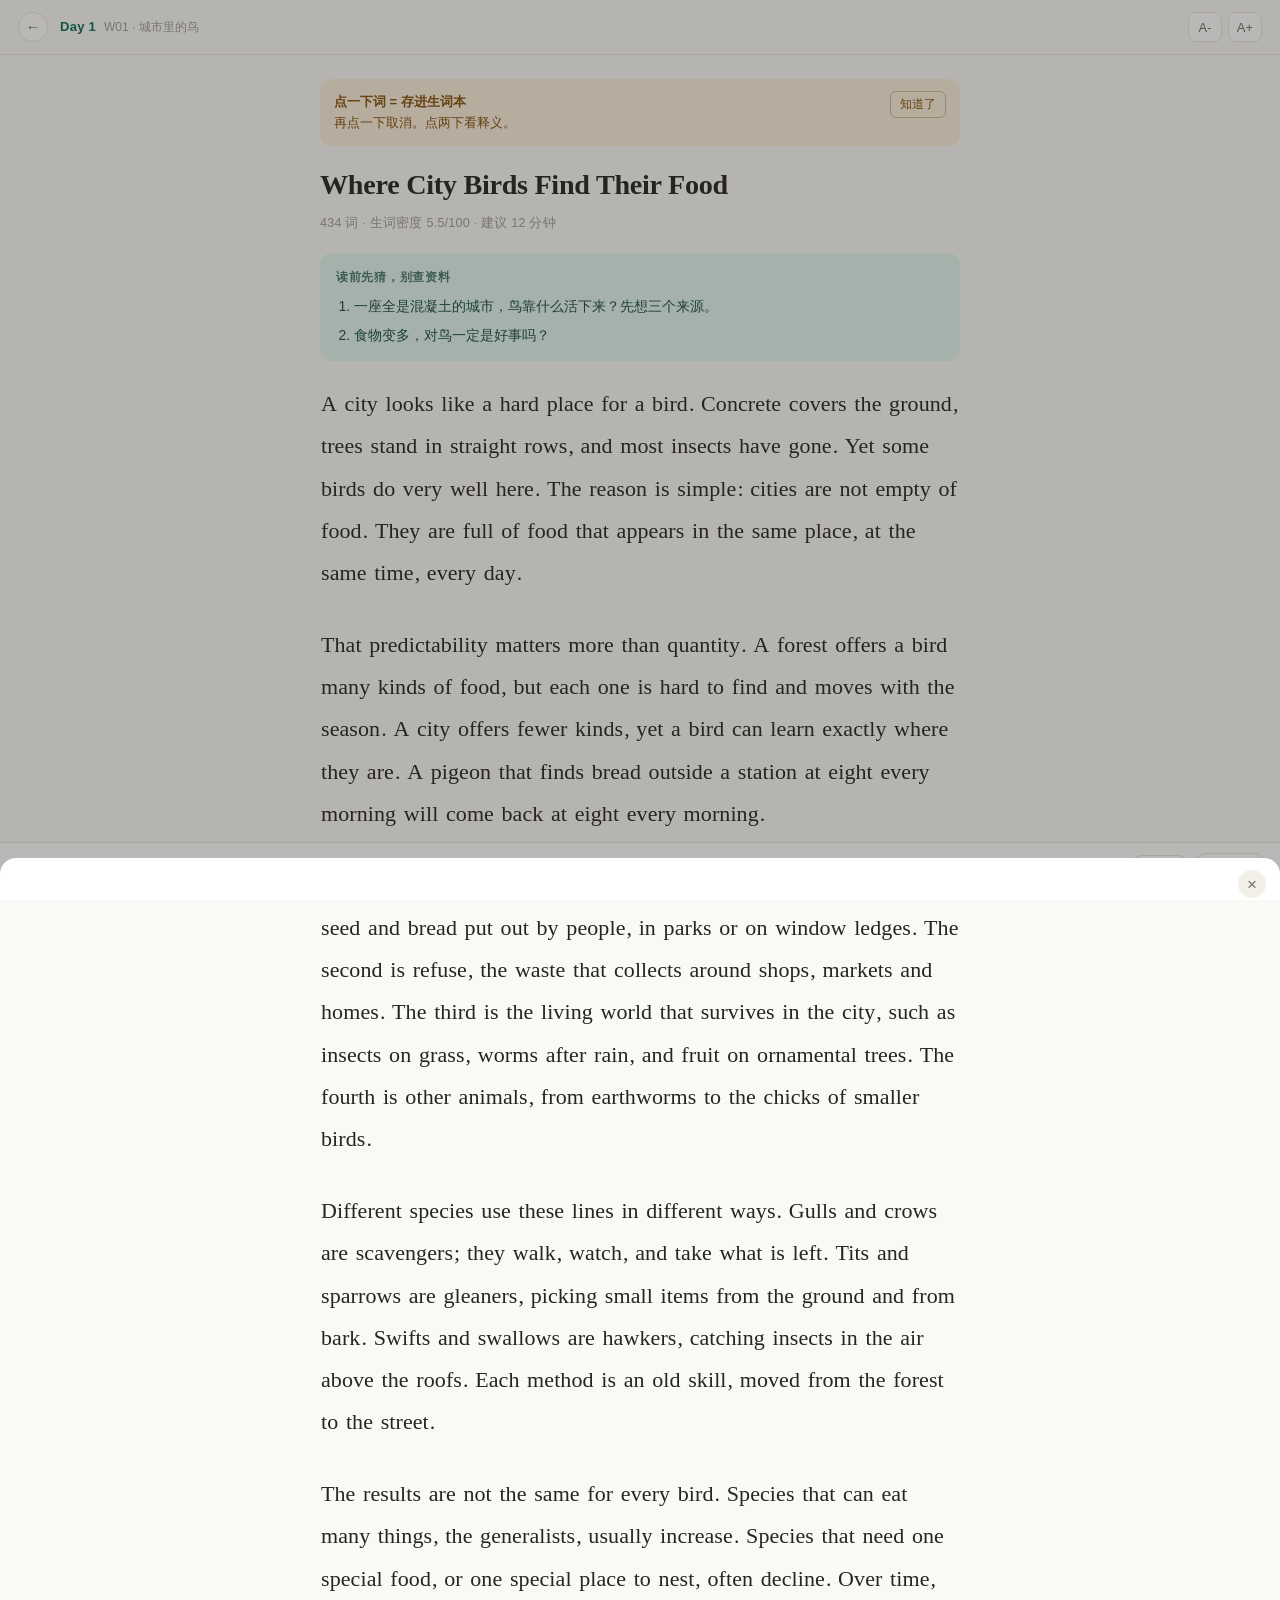
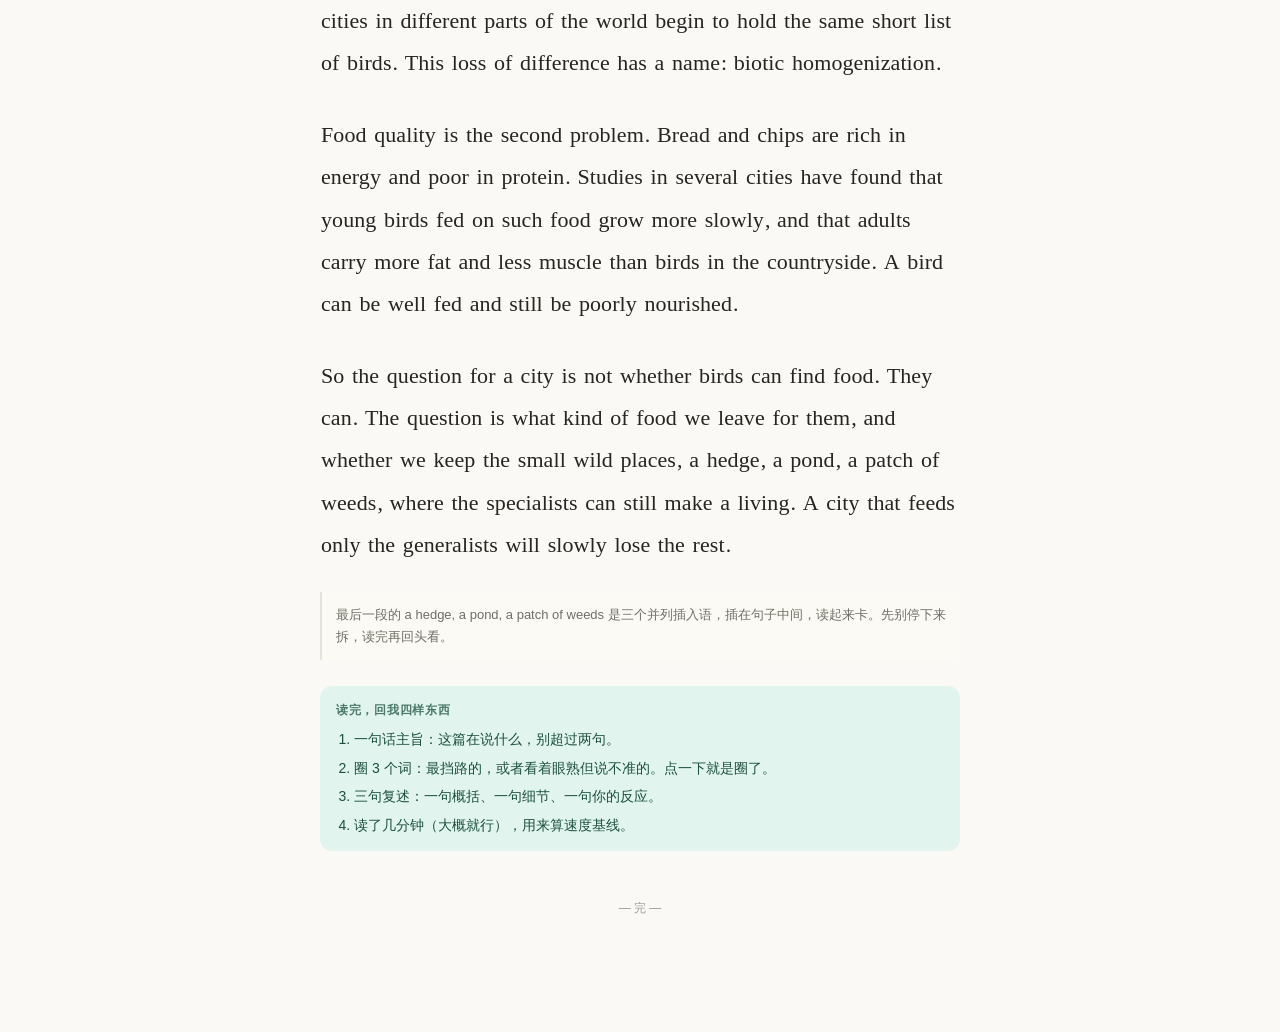
==== daily/index.html @ f52e41f7 "daily: 每日共读页 — 点词即入生词本，与 App 共用 IndexedDB" ====
<!DOCTYPE html>
<html lang="zh-CN">
<head>
<meta charset="UTF-8">
<meta name="viewport" content="width=device-width, initial-scale=1.0, viewport-fit=cover">
<meta name="theme-color" content="#FAF9F5">
<link rel="icon" href="data:,">
<title>今日共读 · 读原文</title>
<link rel="stylesheet" href="../css/app.css">
<style>
  html { font-size: 16px; }
  body {
    padding-bottom: 104px;
    background: var(--bg);
    -webkit-text-size-adjust: 100%;
  }

  /* ---------- 顶栏 ---------- */
  #d-top {
    position: sticky; top: 0; z-index: 20;
    display: flex; align-items: center; gap: 12px;
    padding: 12px 18px;
    background: rgba(250,249,245,0.94);
    backdrop-filter: blur(8px);
    border-bottom: 0.5px solid var(--line);
  }
  #d-back {
    flex: none;
    width: 30px; height: 30px; border-radius: 50%;
    display: grid; place-items: center;
    text-decoration: none; font-size: 15px;
    color: var(--ink-2); background: var(--surface);
    border: 0.5px solid var(--line);
  }
  #d-back:active { background: var(--accent-soft); color: var(--accent); }
  #d-meta { flex: 1; min-width: 0; display: flex; align-items: baseline; gap: 8px; }
  #d-day { font-size: 13px; font-weight: 600; color: var(--accent); letter-spacing: 0.02em; }
  #d-theme {
    font-size: 12px; color: var(--ink-3);
    overflow: hidden; text-overflow: ellipsis; white-space: nowrap;
  }
  #d-font { flex: none; display: flex; gap: 6px; }
  #d-font button {
    font-family: var(--ui-font); font-size: 13px;
    min-width: 34px; height: 30px; border-radius: 8px;
    border: 0.5px solid var(--line); background: var(--surface); color: var(--ink-2);
    cursor: pointer;
  }
  #d-font button:active { background: var(--accent-soft); color: var(--accent); }

  #d-progress { position: sticky; top: 55px; z-index: 19; height: 2px; background: transparent; }
  #d-bar { height: 100%; width: 0; background: var(--accent); opacity: .5; transition: width .12s linear; }

  /* ---------- 正文 ---------- */
  #d-main { max-width: 680px; margin: 0 auto; padding: 22px 20px 0; }

  #d-head { margin-bottom: 20px; }
  #d-title {
    font-family: var(--reader-font);
    font-size: calc(var(--fs) * 1.28);
    line-height: 1.32;
    font-weight: 600;
    letter-spacing: -0.01em;
    margin-bottom: 10px;
  }
  #d-sub { font-size: 12.5px; color: var(--ink-3); letter-spacing: .02em; }

  .d-box {
    background: var(--accent-soft);
    border-radius: var(--radius);
    padding: 14px 16px;
    margin: 0 0 22px;
    font-size: 14px;
    line-height: 1.75;
    color: #1B4F3F;
  }
  .d-box b { display: block; font-size: 12px; letter-spacing: .06em; opacity: .75; margin-bottom: 6px; font-weight: 600; }
  .d-box ol { margin: 0; padding-left: 18px; }
  .d-box li { margin-bottom: 4px; }
  .d-box li:last-child { margin-bottom: 0; }

  #d-article {
    font-family: var(--reader-font);
    font-size: var(--fs);
    line-height: 1.92;
    letter-spacing: 0.004em;
    color: var(--ink);
  }
  #d-article p { margin: 0 0 1.35em; }
  #d-article p:last-child { margin-bottom: 0; }

  .tok {
    cursor: pointer;
    border-radius: 3px;
    padding: 0 1px;
    transition: background-color .1s;
    -webkit-tap-highlight-color: transparent;
  }
  .tok:hover { background: #EFEDE4; }
  .tok:active { background: #E6E2D4; }
  .tok.saved {
    background: var(--accent-soft);
    box-shadow: inset 0 -1.5px 0 rgba(15,110,86,.55);
  }
  .tok.tapped {
    background: var(--warn-soft);
    box-shadow: inset 0 -1.5px 0 rgba(133,79,11,.5);
  }

  #d-note {
    margin-top: 26px; padding: 12px 14px;
    border-left: 2px solid var(--line);
    font-size: 13px; line-height: 1.7; color: var(--ink-2);
    background: #FCFAF4;
    border-radius: 0 8px 8px 0;
  }
  #d-end { text-align: center; color: var(--ink-3); font-size: 12px; padding: 26px 0 10px; }

  /* ---------- 底部常驻条 ---------- */
  #d-dock {
    position: fixed; left: 0; right: 0; bottom: 0; z-index: 30;
    display: flex; align-items: center; gap: 10px;
    padding: 10px 16px calc(10px + env(safe-area-inset-bottom));
    background: rgba(255,255,255,.96);
    backdrop-filter: blur(10px);
    border-top: 0.5px solid var(--line);
  }
  #d-count {
    flex: 1; min-width: 0; font-size: 13px; color: var(--ink-2);
    display: flex; align-items: baseline; gap: 8px;
    overflow: hidden; white-space: nowrap;
  }
  #d-count b { color: var(--accent); font-size: 15px; font-weight: 600; }
  #d-clock { font-size: 11.5px; color: var(--ink-3); font-variant-numeric: tabular-nums; }
  #d-dock button, #d-dock a {
    flex: none;
    font-family: var(--ui-font); font-size: 13px;
    padding: 7px 13px; border-radius: 8px;
    border: 0.5px solid var(--line); background: var(--surface);
    color: var(--ink); text-decoration: none; cursor: pointer;
  }
  #d-open-list { background: var(--accent-soft); border-color: transparent; color: var(--accent); font-weight: 600; }

  /* ---------- 弹层 ---------- */
  #d-sheet { position: fixed; inset: 0; z-index: 40; background: rgba(38,37,31,.32); display: flex; align-items: flex-end; }
  #d-sheet-card {
    position: relative;
    width: 100%; max-height: 82vh; overflow-y: auto;
    background: var(--surface);
    border-radius: 16px 16px 0 0;
    padding: 20px 20px calc(22px + env(safe-area-inset-bottom));
    animation: d-up .18s ease-out;
  }
  @keyframes d-up { from { transform: translateY(14px); opacity: .6 } to { transform: none; opacity: 1 } }
  #d-sheet-x {
    position: absolute; top: 12px; right: 14px;
    width: 28px; height: 28px; border-radius: 50%;
    border: none; background: #F2F0E9; color: var(--ink-2);
    font-size: 17px; line-height: 1; cursor: pointer;
  }
  .sh-word { font-family: var(--reader-font); font-size: 30px; line-height: 1.2; }
  .sh-ph { font-size: 14px; color: var(--ink-3); margin-left: 8px; font-family: var(--ui-font); }
  .sh-tag {
    display: inline-block; font-size: 10px; letter-spacing: .04em;
    padding: 2px 6px; border-radius: 4px; margin-left: 8px;
    background: #F1EFE7; color: var(--ink-2); vertical-align: middle;
  }
  .sh-tr { margin-top: 12px; font-size: 14.5px; line-height: 1.72; color: var(--ink); white-space: pre-line; }
  .sh-ctx {
    margin-top: 14px; padding: 12px 14px; border-radius: 10px;
    background: #FCFAF4; border: 0.5px solid var(--line);
    font-family: var(--reader-font); font-size: 15px; line-height: 1.7; color: var(--ink-2);
  }
  .sh-ctx em { font-style: normal; background: var(--warn-soft); color: var(--warn); padding: 0 2px; border-radius: 3px; }
  .sh-actions { display: flex; gap: 8px; flex-wrap: wrap; margin-top: 16px; }
  .sh-actions button {
    font-family: var(--ui-font); font-size: 13.5px;
    padding: 9px 16px; border-radius: 9px;
    border: 0.5px solid var(--line); background: var(--surface); color: var(--ink); cursor: pointer;
  }
  .sh-actions .danger { color: var(--danger); border-color: #F0D9D9; }
  .sh-empty { text-align: center; color: var(--ink-3); font-size: 13.5px; padding: 26px 0; line-height: 1.8; }

  .lg-title { font-size: 15px; font-weight: 600; margin-bottom: 4px; }
  .lg-sub { font-size: 12px; color: var(--ink-3); margin-bottom: 16px; }
  .lg-row {
    display: flex; align-items: baseline; gap: 10px;
    padding: 10px 0; border-bottom: 0.5px solid var(--line);
    font-size: 14px;
  }
  .lg-row:last-of-type { border-bottom: none; }
  .lg-w { font-family: var(--reader-font); font-size: 17px; flex: none; }
  .lg-ph { font-size: 11.5px; color: var(--ink-3); flex: none; }
  .lg-tr {
    flex: 1; min-width: 0; color: var(--ink-2); font-size: 12.5px;
    overflow: hidden; text-overflow: ellipsis; white-space: nowrap;
  }
  .lg-tools { display: flex; gap: 8px; margin-top: 18px; }
  .lg-tools button {
    flex: 1; font-family: var(--ui-font); font-size: 13.5px;
    padding: 11px 12px; border-radius: 9px;
    border: 0.5px solid var(--line); background: var(--surface); color: var(--ink); cursor: pointer;
  }
  .lg-tools .primary { background: var(--accent); border-color: var(--accent); color: #fff; font-weight: 500; }

  /* ---------- 提示 / 错误 ---------- */
  #d-tip {
    display: flex; align-items: flex-start; gap: 10px;
    background: var(--warn-soft); color: var(--warn);
    border-radius: var(--radius); padding: 12px 14px; margin-bottom: 20px;
    font-size: 13px; line-height: 1.65;
  }
  #d-tip b { font-size: 13px; }
  #d-tip button {
    flex: none; font-family: var(--ui-font); font-size: 12px;
    padding: 4px 9px; border-radius: 6px; border: 0.5px solid rgba(133,79,11,.35);
    background: transparent; color: var(--warn); cursor: pointer; margin-left: auto;
  }
  #d-error {
    background: var(--danger-soft); color: var(--danger);
    border-radius: var(--radius); padding: 14px 16px;
    font-size: 13.5px; line-height: 1.75; margin-bottom: 18px;
  }
  #d-error code {
    display: block; margin-top: 8px; padding: 8px 10px;
    background: rgba(255,255,255,.7); border-radius: 6px;
    font-size: 12.5px; color: #7A2222; word-break: break-all;
  }
  #d-toast {
    position: fixed; left: 50%; bottom: 84px; transform: translateX(-50%);
    z-index: 50; max-width: 84vw;
    padding: 9px 16px; border-radius: 999px;
    background: rgba(38,37,31,.92); color: #FAF9F5;
    font-size: 13px; line-height: 1.4;
    animation: d-up .16s ease-out;
  }
  @media (max-width: 420px) {
    #d-main { padding: 18px 16px 0; }
    #d-dock { padding-left: 12px; padding-right: 12px; }
  }
</style>
</head>
<body>

<header id="d-top">
  <a id="d-back" href="../index.html#/shelf" title="回书架">←</a>
  <div id="d-meta">
    <span id="d-day">Day —</span>
    <span id="d-theme"></span>
  </div>
  <div id="d-font">
    <button id="d-fm" title="缩小字号">A-</button>
    <button id="d-fp" title="放大字号">A+</button>
  </div>
</header>
<div id="d-progress"><div id="d-bar"></div></div>

<main id="d-main">
  <div id="d-error" hidden></div>
  <div id="d-tip" hidden>
    <span><b>点一下词 = 存进生词本</b><br>再点一下取消。点两下看释义。</span>
    <button id="d-tip-close">知道了</button>
  </div>

  <div id="d-head">
    <h1 id="d-title"></h1>
    <div id="d-sub"></div>
  </div>

  <section id="d-before" class="d-box" hidden></section>
  <article id="d-article"></article>
  <p id="d-note" hidden></p>
  <section id="d-after" class="d-box" hidden style="margin-top:26px"></section>
  <div id="d-end">— 完 —</div>
</main>

<div id="d-dock">
  <span id="d-count"><b id="d-n">0</b> 词已标记 <span id="d-clock"></span></span>
  <button id="d-open-list">清单</button>
  <a id="d-go-review" href="../index.html#/review">去复习</a>
</div>

<div id="d-sheet" hidden>
  <div id="d-sheet-card">
    <button id="d-sheet-x" title="关闭">×</button>
    <div id="d-sheet-body"></div>
  </div>
</div>

<div id="d-toast" hidden></div>

<script type="module" src="../js/daily.js"></script>
</body>
</html>
---- css/app.css ----
:root {
  --bg: #FAF9F5;
  --surface: #FFFFFF;
  --ink: #26251F;
  --ink-2: #6F6E66;
  --ink-3: #9C9B92;
  --line: #E5E3DC;
  --accent: #0F6E56;
  --accent-soft: #E1F5EE;
  --warn: #854F0B;
  --warn-soft: #FAEEDA;
  --danger: #A32D2D;
  --danger-soft: #FCEBEB;
  --paper: #FBF7EE;
  --radius: 12px;
  --reader-font: Georgia, "Times New Roman", "Noto Serif", serif;
  --ui-font: -apple-system, "PingFang SC", "Microsoft YaHei", "Segoe UI", sans-serif;
}
* { box-sizing: border-box; margin: 0; padding: 0; -webkit-tap-highlight-color: transparent; }
html { font-size: 16px; }
body {
  font-family: var(--ui-font);
  background: var(--bg);
  color: var(--ink);
  line-height: 1.6;
  padding-bottom: 64px;
}

#topbar {
  position: sticky; top: 0; z-index: 20;
  display: flex; align-items: center; justify-content: space-between;
  padding: 14px 18px;
  background: rgba(250,249,245,0.92);
  backdrop-filter: blur(8px);
  border-bottom: 0.5px solid var(--line);
}
#topbar h1 { font-size: 17px; font-weight: 500; }
.topbar-right { display: flex; align-items: center; gap: 10px; }
.btn-guide {
  width: 26px; height: 26px; border-radius: 50%;
  border: 0.5px solid var(--line); background: var(--surface);
  color: var(--ink-2); font-size: 14px; font-weight: 600;
  cursor: pointer; line-height: 1; font-family: var(--ui-font);
}
.btn-guide:active { background: var(--accent-soft); color: var(--accent); }
.dict-status { font-size: 11px; color: var(--ink-3); }
.dict-status.ok { color: var(--accent); }

.view { display: none; padding: 18px; max-width: 720px; margin: 0 auto; }
.view.active { display: block; }

.btn {
  font-family: var(--ui-font); font-size: 14px;
  padding: 8px 16px; border-radius: 8px;
  border: 0.5px solid var(--line);
  background: var(--surface); color: var(--ink);
  cursor: pointer;
}
.btn:active { transform: scale(0.97); }
.btn-primary { background: var(--accent); border-color: var(--accent); color: #fff; }
.btn-ghost { background: transparent; border-color: transparent; color: var(--ink-2); }
.btn-big { width: 100%; padding: 14px; font-size: 16px; margin-top: 20px; }
.btn:disabled { opacity: 0.4; }

.empty-hint { text-align: center; color: var(--ink-3); padding: 60px 20px; }
.empty-hint .sub { font-size: 13px; margin-top: 6px; }

/* ---------- shelf ---------- */
.shelf-toolbar { display: flex; gap: 10px; margin-bottom: 18px; }
.shelf-grid { display: grid; grid-template-columns: repeat(auto-fill, minmax(150px, 1fr)); gap: 14px; }
.book-card {
  background: var(--surface); border: 0.5px solid var(--line);
  border-radius: var(--radius); padding: 14px; cursor: pointer;
  display: flex; flex-direction: column; gap: 6px;
}
.book-card:active { background: var(--accent-soft); }
.book-cover {
  height: 110px; border-radius: 8px; margin-bottom: 4px;
  display: flex; align-items: center; justify-content: center;
  font-family: var(--reader-font); font-size: 26px; color: #fff;
}
.book-title { font-size: 14px; font-weight: 500; line-height: 1.35;
  display: -webkit-box; -webkit-line-clamp: 2; -webkit-box-orient: vertical; overflow: hidden; }
.book-author { font-size: 12px; color: var(--ink-2); }
.book-level { font-size: 11px; padding: 2px 8px; border-radius: 8px; align-self: flex-start; }
.lv-easy { background: var(--accent-soft); color: var(--accent); }
.lv-mid { background: var(--warn-soft); color: var(--warn); }
.lv-hard { background: var(--danger-soft); color: var(--danger); }
.book-del { font-size: 11px; color: var(--ink-3); align-self: flex-end; background: none; border: none; cursor: pointer; padding: 4px; }

/* ---------- 书架：继续阅读 ---------- */
.continue-card {
  display: flex; align-items: center; gap: 12px;
  background: var(--surface); border: 0.5px solid var(--line);
  border-radius: var(--radius); padding: 12px 14px; margin-bottom: 16px;
  cursor: pointer;
}
.continue-card:active { background: var(--accent-soft); }
.continue-cover {
  flex: none; width: 42px; height: 56px; border-radius: 6px;
  display: flex; align-items: center; justify-content: center;
  font-family: var(--reader-font); font-size: 20px; color: #fff;
}
.continue-main { flex: 1; min-width: 0; }
.continue-k { font-size: 11px; color: var(--accent); }
.continue-title {
  font-size: 14px; font-weight: 500; line-height: 1.35; margin-top: 1px;
  white-space: nowrap; overflow: hidden; text-overflow: ellipsis;
}
.continue-meta { font-size: 12px; color: var(--ink-2); margin-top: 3px; }
.continue-bar { height: 3px; border-radius: 2px; background: var(--line); margin-top: 8px; overflow: hidden; }
.continue-bar span { display: block; height: 100%; border-radius: 2px; background: var(--accent); }
.continue-go { flex: none; font-size: 13px; color: var(--accent); }

/* ---------- reader ---------- */
.reader-toolbar {
  display: flex; align-items: center; justify-content: space-between; gap: 8px;
  margin-bottom: 10px;
}
.reader-meta { flex: 1; min-width: 0; text-align: center; }
.reader-meta #rd-title { display: block; font-size: 14px; font-weight: 500;
  white-space: nowrap; overflow: hidden; text-overflow: ellipsis; }
.reader-meta #rd-chapter { display: block; font-size: 11px; color: var(--ink-3);
  white-space: nowrap; overflow: hidden; text-overflow: ellipsis; }
.reader-actions { display: flex; gap: 4px; }
.reader-progress { height: 3px; background: var(--line); border-radius: 2px; margin-bottom: 16px; }
.reader-progress div { height: 100%; background: var(--accent); border-radius: 2px; width: 0; transition: width .3s; }

/* ---------- reader 功能提示条 ---------- */
#feature-tip {
  display: flex; align-items: flex-start; justify-content: space-between; gap: 10px;
  background: var(--accent-soft); border: 0.5px solid var(--line);
  border-radius: var(--radius); padding: 10px 12px; margin-bottom: 12px;
}
#feature-tip .ft-msg b { font-size: 13px; font-weight: 600; color: var(--accent); }
#feature-tip .ft-msg p { font-size: 12.5px; color: var(--ink-2); line-height: 1.6; margin-top: 3px; }
#feature-tip .ft-msg b { color: var(--ink); }
#feature-tip .ft-msg p b { color: var(--accent); font-weight: 600; }
#feature-tip .btn-ghost { flex: none; padding: 4px 12px; font-size: 13px; }

.reader-content {
  background: var(--paper);
  border: 0.5px solid var(--line);
  border-radius: var(--radius);
  padding: 26px 22px;
  font-family: var(--reader-font);
  font-size: 19px; line-height: 1.85;
  color: #33322B;
}
.reader-content h2.ch-title {
  font-size: 20px; font-weight: 500; margin: 6px 0 18px;
  font-family: var(--reader-font);
}
.reader-content p { margin-bottom: 0.35em; text-align: justify; hyphens: auto; }
.reader-content .para-block { margin-bottom: 1em; }
.tok { cursor: pointer; border-radius: 3px; padding: 0 1px; }
.tok:active { background: #E8E4D5; }
.tok.in-vocab { text-decoration: underline dotted #0F6E56aa; text-underline-offset: 4px; }

/* ---------- 段落翻译 ---------- */
.btn-tr {
  display: block; margin-left: auto;
  font-size: 11px; color: var(--ink-3);
  background: none; border: none; cursor: pointer;
  padding: 2px 8px; font-family: var(--ui-font);
}
.btn-tr:hover { color: var(--accent); }
.para-tr {
  margin: 2px 0 10px;
  padding: 10px 12px;
  background: var(--surface);
  border-left: 3px solid var(--accent);
  border-radius: 0 8px 8px 0;
  animation: fc-in .18s ease;
}
.tr-row { margin-bottom: 10px; }
.tr-row:last-child { margin-bottom: 0; }
.tr-src {
  font-size: 13px; color: var(--ink-2);
  font-family: var(--reader-font); line-height: 1.6;
}
.tr-dst { font-size: 14px; color: var(--ink); margin-top: 2px; line-height: 1.7; }
.tr-tag {
  font-size: 10px; color: var(--warn); background: var(--warn-soft);
  border-radius: 6px; padding: 1px 6px; margin-left: 6px;
  font-family: var(--ui-font); white-space: nowrap;
}
.w-ctx-tr-btn {
  display: block; margin-top: 8px;
  font-size: 12px; color: var(--accent);
  background: none; border: none; cursor: pointer; padding: 0;
  font-family: var(--ui-font);
}
.w-ctx-tr-btn:disabled { opacity: 0.5; }
.w-ctx-tr { margin-top: 8px; font-size: 14px; color: var(--ink); line-height: 1.7; }

/* ---------- 书签 ---------- */
.bm-title { font-size: 15px; font-weight: 600; margin-bottom: 12px; }
.bm-empty { text-align: center; color: var(--ink-3); padding: 28px 10px; font-size: 14px; }
.bm-empty-sub { font-size: 12px; margin-top: 6px; }
.bm-row {
  display: flex; align-items: center; gap: 10px;
  padding: 12px 4px; border-bottom: 0.5px solid var(--line);
  cursor: pointer;
}
.bm-row:active { background: var(--accent-soft); }
.bm-main { flex: 1; min-width: 0; }
.bm-ch { font-size: 11px; color: var(--ink-3); }
.bm-text {
  font-size: 14px; color: var(--ink); margin-top: 3px; line-height: 1.5;
  font-family: var(--reader-font);
  white-space: nowrap; overflow: hidden; text-overflow: ellipsis;
}
.bm-del { border: none; background: none; color: var(--ink-3); font-size: 16px; cursor: pointer; padding: 6px; }
.reader-nav {
  display: flex; align-items: center; justify-content: space-between;
  margin-top: 16px; padding: 0 4px;
}
.reader-nav #ch-pos { font-size: 12px; color: var(--ink-3); }

/* ---------- sheet (word popup) ---------- */
#sheet-backdrop {
  position: fixed; inset: 0; background: rgba(38,37,31,0.25); z-index: 30;
}
#sheet {
  position: fixed; left: 0; right: 0; bottom: 0; z-index: 31;
  background: var(--surface);
  border-radius: 16px 16px 0 0;
  padding: 8px 20px calc(20px + env(safe-area-inset-bottom));
  max-width: 720px; margin: 0 auto;
  max-height: 72vh; overflow-y: auto;
  animation: slideUp .22s ease-out;
}
@keyframes slideUp { from { transform: translateY(40px); opacity: 0; } to { transform: none; opacity: 1; } }
.sheet-grab { width: 36px; height: 4px; border-radius: 2px; background: var(--line); margin: 4px auto 14px; }
.w-head { display: flex; align-items: baseline; gap: 10px; flex-wrap: wrap; }
.w-word { font-family: var(--reader-font); font-size: 24px; font-weight: 500; }
.w-ph { font-size: 14px; color: var(--accent); font-family: var(--reader-font); }
.w-tag { font-size: 11px; padding: 1px 8px; border-radius: 8px; background: var(--warn-soft); color: var(--warn); }
.w-tr { margin: 10px 0 4px; font-size: 15px; line-height: 1.7; }
.w-tr .tr-line { display: block; }
.w-frq { font-size: 11px; color: var(--ink-3); margin-top: 4px; }
.w-ctx {
  margin-top: 12px; padding: 10px 12px; border-left: 3px solid var(--accent);
  background: var(--paper); border-radius: 0 8px 8px 0;
  font-family: var(--reader-font); font-size: 14px; color: var(--ink-2);
}
.w-ctx .hl { color: var(--danger); font-weight: 500; }
.w-actions { display: flex; gap: 10px; margin-top: 16px; }
.w-actions .btn { flex: 1; }
.w-notfound { padding: 20px 0; text-align: center; color: var(--ink-2); font-size: 14px; }
.w-senses { font-size: 12px; color: var(--ink-3); margin-top: 8px; }

/* ---------- words list ---------- */
.words-mode {
  display: flex; gap: 8px; margin-bottom: 16px;
  background: var(--surface); border: 0.5px solid var(--line);
  border-radius: var(--radius); padding: 4px;
}
.mode-btn {
  flex: 1; padding: 9px 0; border: none; border-radius: 8px;
  background: transparent; color: var(--ink-2);
  font-size: 14px; font-family: var(--ui-font); cursor: pointer;
}
.mode-btn.active { background: var(--accent); color: #fff; }

/* ---------- flashcards ---------- */
.flash-topbar {
  display: flex; justify-content: space-between; align-items: center;
  margin-bottom: 14px; font-size: 13px; color: var(--ink-3);
}
.flash-card {
  position: relative; width: 100%; min-height: 260px;
  background: var(--paper); border: 0.5px solid var(--line);
  border-radius: var(--radius); cursor: pointer;
  display: flex; flex-direction: column;
}
.flash-face {
  display: flex; flex-direction: column; align-items: center;
  justify-content: center; text-align: center;
  padding: 28px 22px; flex: 1;
}
.flash-front { animation: fc-in .22s ease; }
.flash-back { display: none; animation: fc-in .22s ease; }
.flash-card.flipped .flash-front { display: none; }
.flash-card.flipped .flash-back { display: flex; }
@keyframes fc-in { from { opacity: 0; transform: translateY(6px); } to { opacity: 1; transform: none; } }
.fc-speak {
  position: absolute; top: 12px; right: 12px;
  font-size: 16px; padding: 4px 8px; line-height: 1;
}
.fc-word {
  font-family: var(--reader-font); font-size: 36px; font-weight: 600;
  letter-spacing: 0.5px; margin-top: 6px;
}
.fc-ph { font-size: 14px; color: var(--ink-3); margin-top: 8px; }
.fc-hint { font-size: 12px; color: var(--ink-3); margin-top: 18px; opacity: 0.7; }
.fc-tr {
  font-size: 15px; line-height: 1.8; color: var(--ink);
  max-width: 90%;
}
.fc-ctx-wrap {
  margin-top: 16px; width: 100%; text-align: left;
  background: var(--surface); border-left: 3px solid var(--accent);
  border-radius: 0 8px 8px 0; padding: 10px 14px;
}
.fc-ctx-label {
  font-size: 11px; color: var(--accent); font-weight: 500;
  margin-bottom: 4px;
}
.fc-ctx {
  font-family: var(--reader-font); font-size: 14px; line-height: 1.7;
  color: var(--ink-2);
}
.fc-ctx-hl { color: var(--danger); font-weight: 500; }
.fc-ctx-src { font-size: 11px; color: var(--ink-3); margin-top: 6px; }
.fc-rate {
  display: flex; gap: 10px; margin-top: 22px; width: 100%;
}
.fc-rate-btn { flex: 1; padding: 11px 0; font-size: 14px; }
.words-summary {
  display: flex; gap: 10px; margin-bottom: 16px;
}
.stat-chip {
  flex: 1; background: var(--surface); border: 0.5px solid var(--line);
  border-radius: var(--radius); padding: 12px; text-align: center;
}
.stat-chip b { display: block; font-size: 20px; font-weight: 500; }
.stat-chip span { font-size: 11px; color: var(--ink-2); }
.words-list { display: flex; flex-direction: column; gap: 10px; }
.word-row {
  background: var(--surface); border: 0.5px solid var(--line);
  border-radius: var(--radius); padding: 12px 14px;
  display: flex; align-items: center; gap: 12px;
}
.word-row .w-main { flex: 1; min-width: 0; }
.word-row .w-t { font-family: var(--reader-font); font-size: 16px; font-weight: 500; }
.word-row .w-d {
  font-size: 12px; color: var(--ink-2); margin-top: 2px;
  white-space: nowrap; overflow: hidden; text-overflow: ellipsis;
}
.word-row .w-s { font-size: 10px; padding: 2px 8px; border-radius: 8px; white-space: nowrap; }
.word-row .w-listen { padding: 4px 8px; font-size: 14px; line-height: 1; flex-shrink: 0; }
.word-row .w-listen:active { transform: scale(0.92); }
.st-new { background: var(--danger-soft); color: var(--danger); }
.st-learning { background: var(--warn-soft); color: var(--warn); }
.st-mastered { background: var(--accent-soft); color: var(--accent); }

/* ---------- backup ---------- */
.words-toolbar {
  margin-top: 20px; padding-top: 16px;
  border-top: 0.5px solid var(--line);
  display: flex; gap: 10px; flex-wrap: wrap;
}
.words-toolbar .btn { font-size: 13px; }
.backup-hint {
  width: 100%; font-size: 11px; line-height: 1.6;
  color: var(--ink-3); margin: 0;
}

/* ---------- review ---------- */
.review-stats { display: flex; gap: 10px; }
.review-progress { text-align: center; font-size: 12px; color: var(--ink-3); margin-bottom: 14px; }
.review-card {
  background: var(--paper); border: 0.5px solid var(--line);
  border-radius: var(--radius); padding: 24px 20px; min-height: 220px;
}
.rv-mode { font-size: 11px; color: var(--accent); background: var(--accent-soft);
  padding: 2px 10px; border-radius: 8px; display: inline-block; margin-bottom: 14px; }
.rv-sentence {
  font-family: var(--reader-font); font-size: 18px; line-height: 1.8; color: #33322B;
}
.rv-blank {
  display: inline-block; min-width: 90px; border-bottom: 2px solid var(--accent);
  text-align: center; color: var(--accent); font-weight: 500;
}
.rv-input {
  width: 100%; margin-top: 18px; font-size: 17px; font-family: var(--reader-font);
  padding: 10px 14px; border: 0.5px solid var(--line); border-radius: 8px;
  background: var(--surface); color: var(--ink); outline: none;
}
.rv-input:focus { border-color: var(--accent); }
.rv-play {
  margin-top: 14px; font-size: 15px; padding: 10px 18px;
}
.rv-result { margin-top: 14px; padding: 12px 14px; border-radius: 8px; font-size: 14px; }
.rv-result.ok { background: var(--accent-soft); color: var(--accent); }
.rv-result.bad { background: var(--danger-soft); color: var(--danger); }
.rv-result .ans-tr { display: block; margin-top: 6px; color: var(--ink-2); font-size: 13px; }
.review-actions { display: flex; gap: 10px; margin-top: 16px; }
.review-actions .btn { flex: 1; }

/* ---------- toast ---------- */
#toast {
  position: fixed; left: 50%; bottom: 84px; transform: translateX(-50%);
  background: #33322B; color: #fff; font-size: 13px;
  padding: 8px 18px; border-radius: 20px; z-index: 50;
  max-width: 80vw; text-align: center;
}

/* ---------- guide overlay ---------- */
#guide-overlay { position: fixed; inset: 0; z-index: 60; }
#guide-backdrop { position: absolute; inset: 0; background: rgba(38,37,31,0.45); }
.guide-card {
  position: absolute; left: 50%; top: 50%; transform: translate(-50%, -50%);
  width: min(88vw, 420px); max-height: 84vh; overflow-y: auto;
  background: var(--surface); border-radius: 16px;
  padding: 28px 24px 20px;
  box-shadow: 0 12px 40px rgba(38,37,31,0.22);
}
.guide-card h2 { font-size: 19px; font-weight: 600; text-align: center; }
.guide-sub { font-size: 13px; color: var(--ink-3); text-align: center; margin: 6px 0 20px; }
.guide-step { display: flex; gap: 14px; margin-bottom: 18px; }
.guide-num {
  flex: none; width: 26px; height: 26px; border-radius: 50%;
  background: var(--accent); color: #fff;
  display: flex; align-items: center; justify-content: center;
  font-size: 14px; font-weight: 600; margin-top: 2px;
}
.guide-step b { font-size: 15px; font-weight: 600; display: block; margin-bottom: 3px; }
.guide-step p { font-size: 13px; color: var(--ink-2); line-height: 1.6; }

/* ---------- tabbar ---------- */
#tabbar {
  position: fixed; left: 0; right: 0; bottom: 0; z-index: 20;
  display: flex; justify-content: space-around;
  background: rgba(250,249,245,0.95); backdrop-filter: blur(8px);
  border-top: 0.5px solid var(--line);
  padding: 6px 0 calc(6px + env(safe-area-inset-bottom));
}
#tabbar a {
  display: flex; flex-direction: column; align-items: center; gap: 2px;
  text-decoration: none; color: var(--ink-3); font-size: 10px; width: 60px;
}
#tabbar a.active { color: var(--accent); }
#tabbar .tab-ico { font-size: 18px; line-height: 1; }

/* ---------- 跟读朗读 ---------- */
.para-tools { display: flex; justify-content: flex-end; gap: 2px; }
.btn-spk {
  display: block;
  font-size: 11px; color: var(--ink-3);
  background: none; border: none; cursor: pointer;
  padding: 2px 8px; font-family: var(--ui-font);
}
.btn-spk:hover { color: var(--accent); }

/* 当前正在朗读的句子 */
.sent.senting, .ch-title.senting {
  background: var(--accent-soft);
  border-radius: 4px;
  box-shadow: 0 0 0 3px var(--accent-soft);
}
.sent { border-radius: 4px; }
body.tts-open { padding-bottom: 128px; }

#tts-bar {
  position: fixed; left: 0; right: 0;
  bottom: calc(57px + env(safe-area-inset-bottom));
  z-index: 21;
  max-width: 720px; margin: 0 auto;
  display: flex; align-items: center; justify-content: space-between; gap: 10px;
  padding: 8px 14px;
  background: rgba(255,255,255,0.97);
  backdrop-filter: blur(8px);
  border-top: 0.5px solid var(--line);
  border-bottom: 0.5px solid var(--line);
  animation: fc-in .18s ease;
}
.tts-meta { display: flex; align-items: center; gap: 7px; min-width: 0; }
.tts-dot { font-size: 13px; }
.tts-voice-label {
  font-size: 12px; color: var(--ink); font-weight: 500; max-width: 150px;
  white-space: nowrap; overflow: hidden; text-overflow: ellipsis;
}
.tts-pos { font-size: 11px; color: var(--ink-3); white-space: nowrap; }
.tts-btns { display: flex; align-items: center; gap: 4px; flex-shrink: 0; }
.tts-btn {
  width: 32px; height: 32px; border-radius: 8px;
  border: 0.5px solid var(--line); background: var(--surface);
  color: var(--ink-2); font-size: 13px; line-height: 1; cursor: pointer;
  display: flex; align-items: center; justify-content: center;
  font-family: var(--ui-font);
}
.tts-btn:active { transform: scale(0.94); }
.tts-btn.tts-main {
  background: var(--accent); border-color: var(--accent); color: #fff; font-size: 14px;
}

/* ---------- 语音设置面板 ---------- */
.tts-active {
  display: flex; align-items: center; gap: 8px; flex-wrap: wrap;
  font-size: 12px; padding: 9px 11px; margin-bottom: 12px;
  background: var(--surface); border: 0.5px solid var(--line); border-radius: 8px;
}
.tts-active-k { color: var(--ink-3); flex-shrink: 0; }
.tts-active-v {
  color: var(--ink); font-weight: 500; min-width: 0;
  overflow: hidden; text-overflow: ellipsis; white-space: nowrap;
}
.tts-active.warn { border-color: var(--warn); background: var(--warn-soft); }
.tts-active.warn .tts-active-v { color: var(--warn); }
.tts-active-tag {
  font-size: 10px; color: var(--warn); background: #fff;
  border-radius: 6px; padding: 1px 6px; flex-shrink: 0;
}
.tts-tip {
  font-size: 12px; line-height: 1.7; color: var(--warn);
  background: var(--warn-soft); border-radius: 8px;
  padding: 9px 11px; margin-bottom: 14px;
}
.tts-tip.ok { color: var(--accent); background: var(--accent-soft); }
.tts-row { margin-bottom: 16px; }
.tts-label { font-size: 12px; color: var(--ink-3); margin-bottom: 7px; }
.tts-chips { display: flex; flex-wrap: wrap; gap: 6px; }
.tts-chip {
  font-family: var(--ui-font); font-size: 12px;
  padding: 6px 11px; border-radius: 999px;
  border: 0.5px solid var(--line); background: var(--surface);
  color: var(--ink-2); cursor: pointer;
}
.tts-chip.on {
  background: var(--accent-soft); border-color: var(--accent); color: var(--accent);
}
.tts-voices {
  /* 精选只有 6 行（约 250px），给 300 让它们全部露出来，别在里面再套一个滚动窗 */
  max-height: 300px; overflow-y: auto;
  border: 0.5px solid var(--line); border-radius: 10px;
  padding: 4px;
}
/* 展开「全部音色」后行数翻好几倍，给高一点免得又变成一个小滚动窗 */
.tts-voices.all { max-height: 320px; }
.tts-group {
  font-size: 11px; color: var(--ink-3);
  padding: 7px 8px 4px;
}
.tts-voice {
  display: flex; align-items: center; justify-content: space-between; gap: 8px;
  padding: 8px 10px; border-radius: 8px; cursor: pointer;
  font-size: 13px;
}
.tts-voice.on { background: var(--accent-soft); color: var(--accent); }
.tts-voice-name { min-width: 0; overflow: hidden; text-overflow: ellipsis; white-space: nowrap; }
.tts-voice-lang { font-size: 11px; color: var(--ink-3); flex-shrink: 0; }
.tts-voice-side { display: flex; align-items: center; gap: 8px; flex-shrink: 0; }
/* 官方音质评级：有它才解释得清「为什么默认只给这几个」 */
.tts-grade {
  font-size: 10px; font-weight: 600; line-height: 1;
  color: var(--accent); background: var(--accent-soft);
  border-radius: 5px; padding: 3px 5px; min-width: 22px; text-align: center;
}
.tts-voice.on .tts-grade { background: var(--surface); }
.tts-audition {
  width: 26px; height: 26px; padding: 0; border-radius: 7px;
  display: inline-flex; align-items: center; justify-content: center;
  font-family: var(--ui-font); font-size: 10px;
  border: 0.5px solid var(--line); background: var(--surface);
  color: var(--ink-2); cursor: pointer;
}
.tts-audition:disabled { opacity: 0.5; }
.tts-voices-toggle {
  display: block; width: 100%; margin-top: 8px;
  font-family: var(--ui-font); font-size: 12px;
  padding: 8px; border-radius: 8px;
  border: 0.5px dashed var(--line); background: transparent;
  color: var(--ink-2); cursor: pointer;
}
.tts-voice-hint { margin: 8px 0 0; }
.tts-empty { font-size: 12px; color: var(--ink-3); padding: 10px; }
.tts-rate-wrap { display: flex; align-items: center; gap: 10px; }
.tts-rate { flex: 1; accent-color: var(--accent); }
.tts-rate-val { font-size: 12px; color: var(--ink-2); width: 30px; }
.tts-cloud {
  border-top: 0.5px solid var(--line); padding-top: 14px; margin-top: 4px;
}
.tts-cloud .tts-label { margin-bottom: 10px; font-weight: 600; color: var(--ink-2); }
.tts-field { display: block; margin-bottom: 10px; }
.tts-field span { display: block; font-size: 11px; color: var(--ink-3); margin-bottom: 4px; }
.tts-field input {
  width: 100%; font-family: var(--ui-font); font-size: 13px;
  padding: 8px 10px; border: 0.5px solid var(--line); border-radius: 8px;
  background: var(--surface); color: var(--ink);
}
.tts-note { font-size: 11px; color: var(--ink-3); line-height: 1.7; margin-bottom: 12px; }

/* ---------- 本地 AI 音色（Kokoro-82M）---------- */
.tts-kokoro {
  border-top: 0.5px solid var(--line); padding-top: 14px; margin-bottom: 16px;
}
.tts-kokoro .tts-label { margin-bottom: 10px; font-weight: 600; color: var(--ink-2); }
.kk-status {
  display: inline-block; font-size: 11px; color: var(--ink-2);
  background: var(--accent-soft); color: var(--accent);
  padding: 3px 9px; border-radius: 999px; margin-bottom: 10px;
}
.kk-progress {
  height: 6px; border-radius: 999px; background: var(--line);
  overflow: hidden; margin-bottom: 6px;
}
.kk-bar {
  height: 100%; width: 0; border-radius: 999px;
  background: var(--accent); transition: width 0.25s ease;
}
.kk-bar.indeterminate { animation: kk-slide 1.1s ease-in-out infinite; opacity: 0.65; }
@keyframes kk-slide {
  0% { transform: translateX(-60%); }
  100% { transform: translateX(60%); }
}
.kk-progress-text { font-size: 11px; color: var(--ink-3); margin-bottom: 10px; }
.kk-actions { display: flex; align-items: center; gap: 8px; margin-top: 10px; }
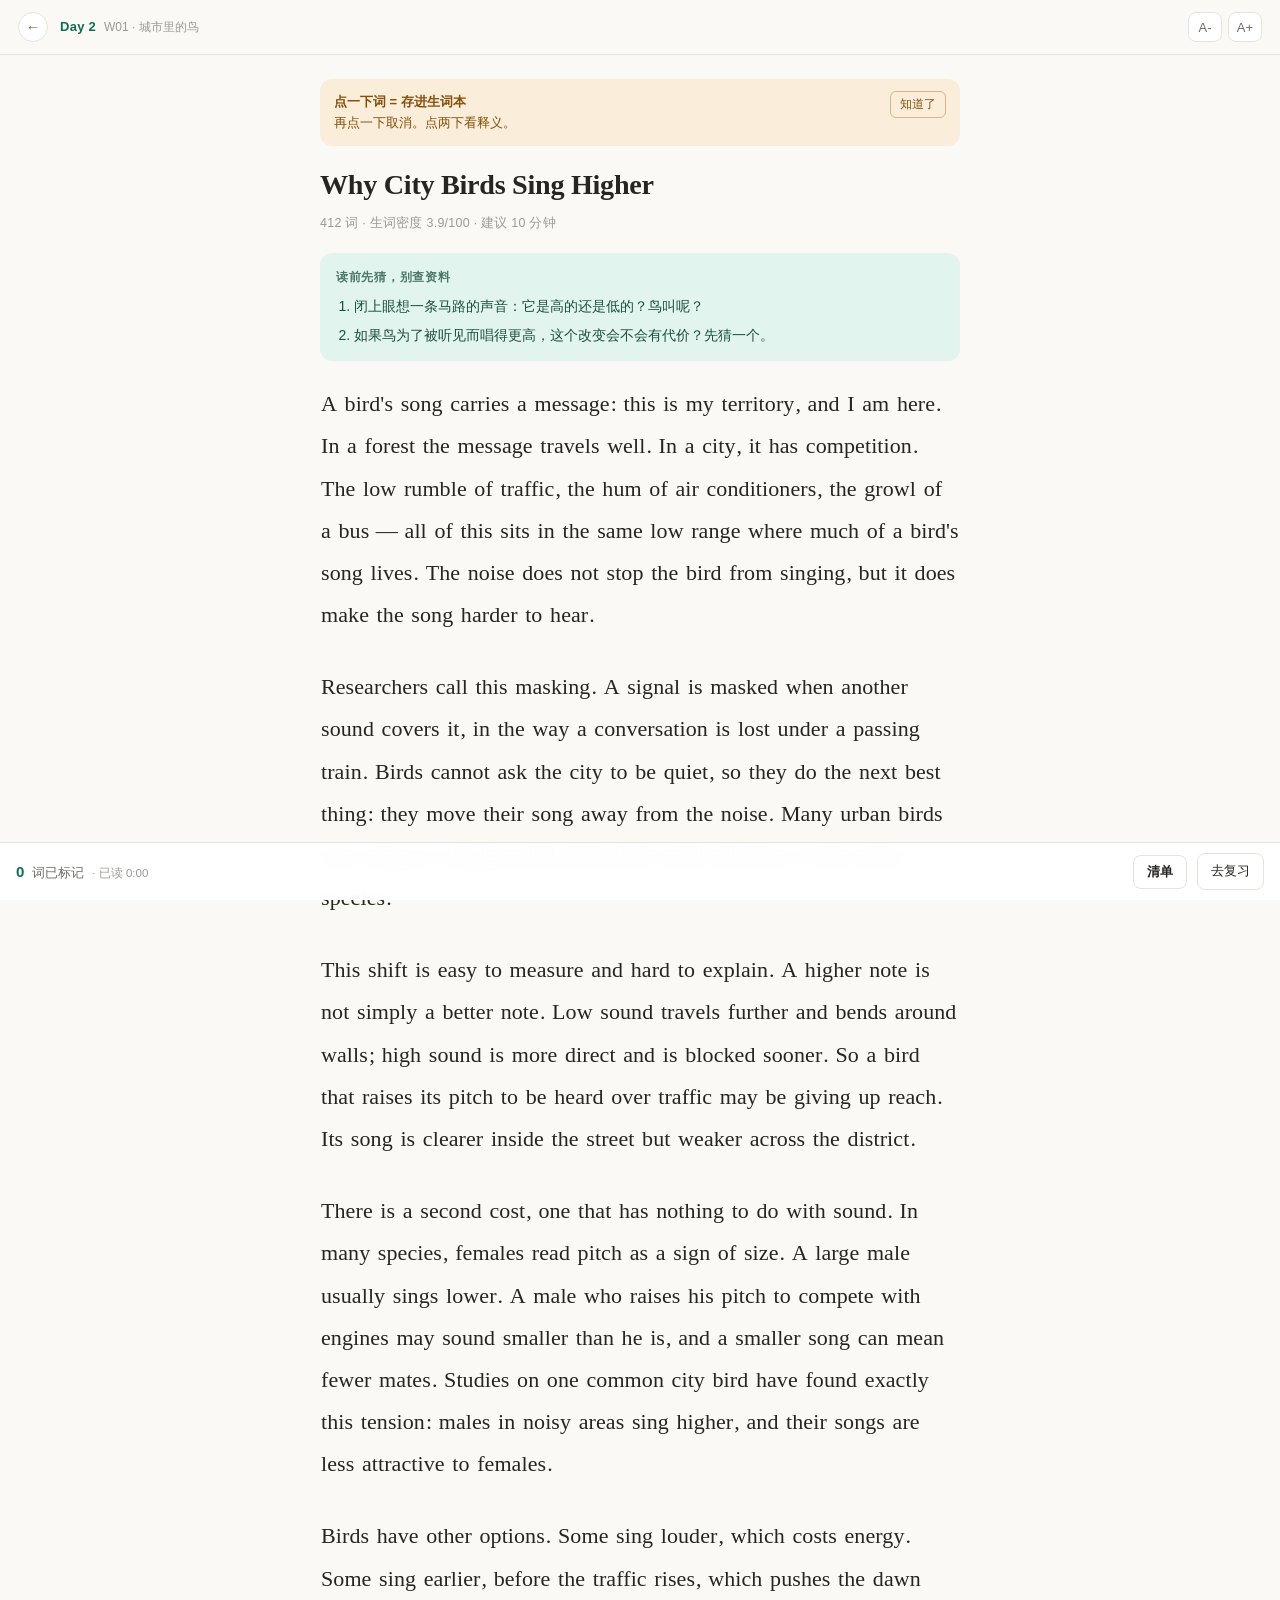
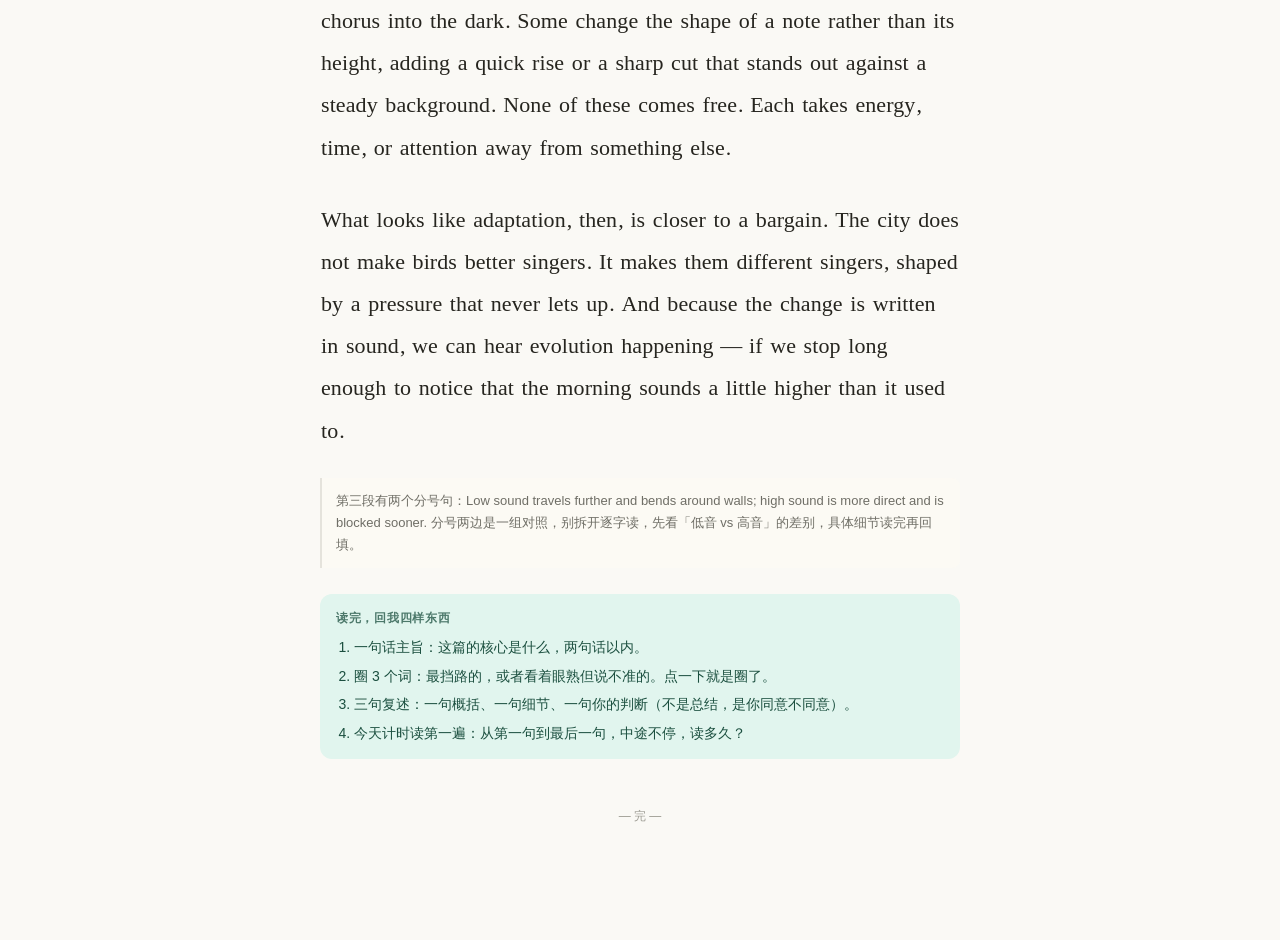
==== commit 87118f7f: "daily: 修复 hidden 被 display:flex 覆盖导致 #d-sheet 全屏遮挡、词点不动" ====
--- a/daily/index.html
+++ b/daily/index.html
@@ -8,6 +8,11 @@
 <title>今日共读 · 读原文</title>
 <link rel="stylesheet" href="../css/app.css">
 <style>
+  /* hidden 必须压过 ID 选择器里的 display。
+     #d-sheet / #d-tip 用了 `#id { display: flex }`，优先级高于浏览器对 [hidden] 的默认
+     `display: none`，结果 hidden 失效：#d-sheet 全屏盖在正文上，吃掉所有点击。 */
+  [hidden] { display: none !important; }
+
   html { font-size: 16px; }
   body {
     padding-bottom: 104px;
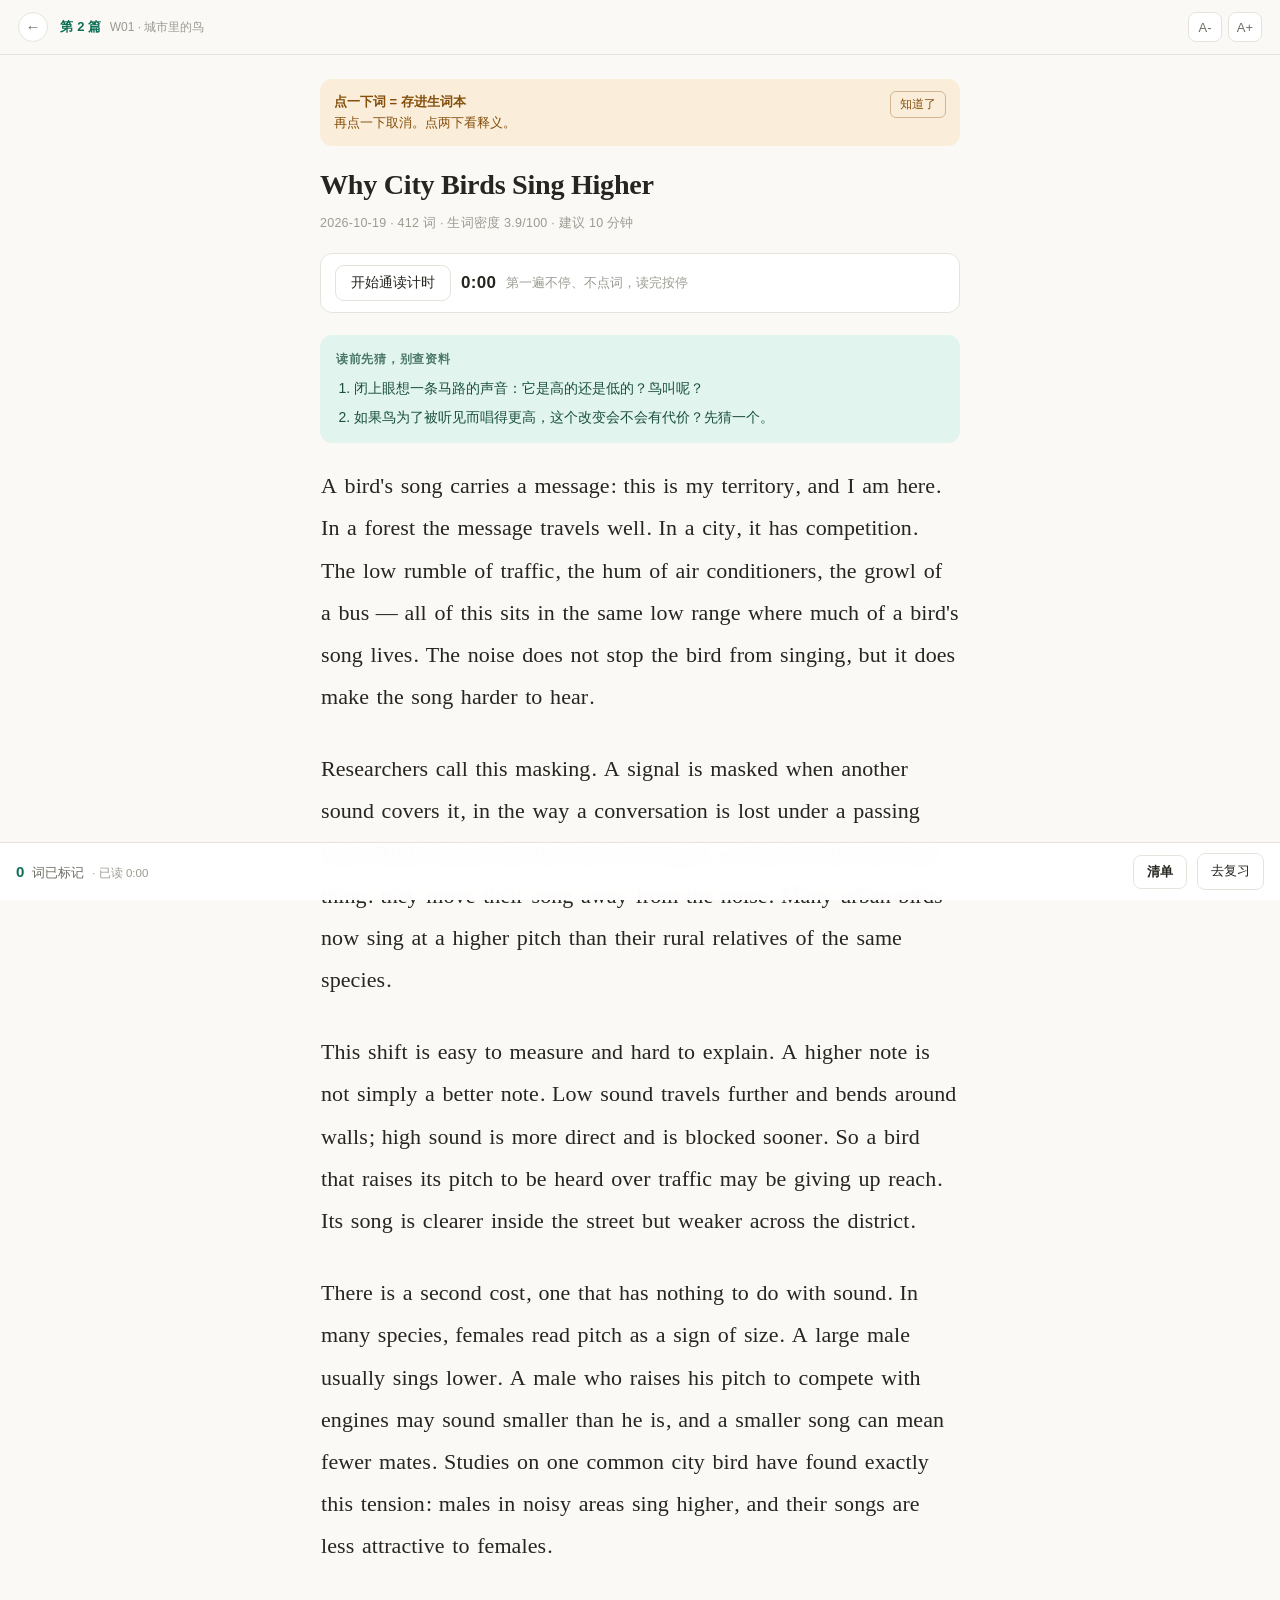
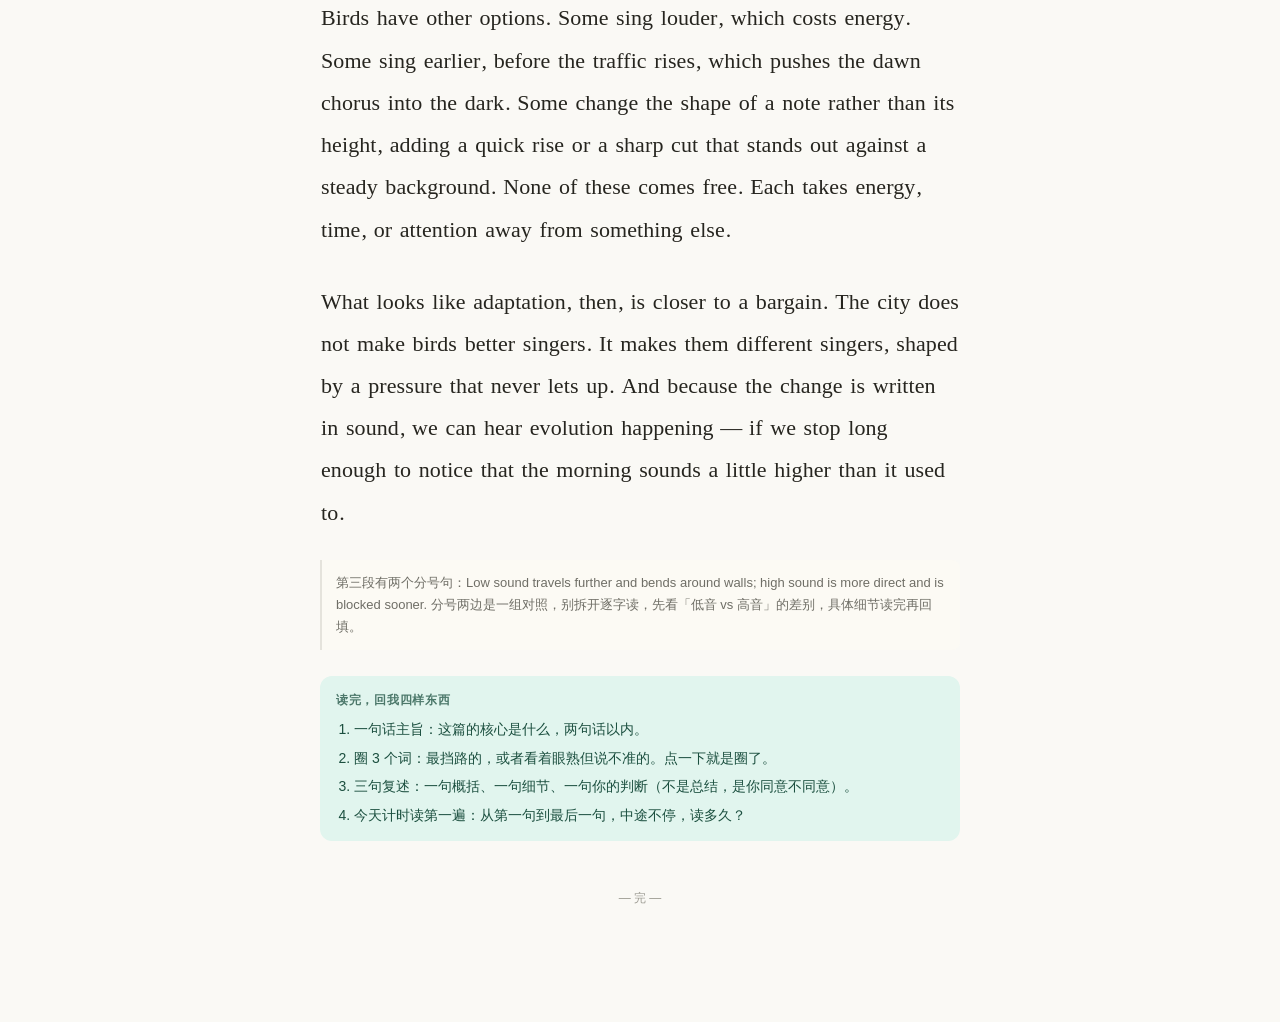
==== commit 5968518d: "daily: 通读计时器 — 首读掐表、自动算 wpm、按篇存进 kv 供远端读取" ====
--- a/daily/index.html
+++ b/daily/index.html
@@ -231,6 +231,29 @@
     background: rgba(255,255,255,.7); border-radius: 6px;
     font-size: 12.5px; color: #7A2222; word-break: break-all;
   }
+  /* ---------- 通读计时器 ---------- */
+  #d-timer {
+    display: flex; align-items: center; gap: 10px; flex-wrap: wrap;
+    padding: 11px 14px; margin: 0 0 22px;
+    background: var(--surface); border: 0.5px solid var(--line);
+    border-radius: var(--radius);
+    font-size: 13px; color: var(--ink-2);
+  }
+  #d-timer-btn {
+    flex: none; font-family: var(--ui-font); font-size: 13.5px; font-weight: 500;
+    padding: 8px 15px; border-radius: 9px; cursor: pointer;
+    border: 0.5px solid var(--line); background: var(--surface); color: var(--ink);
+  }
+  #d-timer-btn.on { background: var(--accent); border-color: var(--accent); color: #fff; }
+  #d-timer-clock {
+    flex: none; font-variant-numeric: tabular-nums;
+    font-size: 17px; font-weight: 600; color: var(--ink); letter-spacing: .02em;
+  }
+  #d-timer-clock.on { color: var(--danger); }
+  #d-timer-hint { flex: 1; min-width: 132px; font-size: 12.5px; color: var(--ink-3); line-height: 1.5; }
+  #d-timer-done { flex: 1 1 100%; font-size: 13.5px; color: var(--ink); line-height: 1.7; }
+  #d-timer-done b { font-size: 16px; color: var(--accent); }
+
   #d-toast {
     position: fixed; left: 50%; bottom: 84px; transform: translateX(-50%);
     z-index: 50; max-width: 84vw;
@@ -272,6 +295,13 @@
     <div id="d-sub"></div>
   </div>
 
+  <div id="d-timer">
+    <button id="d-timer-btn" type="button">开始通读计时</button>
+    <span id="d-timer-clock">0:00</span>
+    <span id="d-timer-hint">第一遍不停、不点词，读完按停</span>
+    <span id="d-timer-done" hidden></span>
+  </div>
+
   <section id="d-before" class="d-box" hidden></section>
   <article id="d-article"></article>
   <p id="d-note" hidden></p>
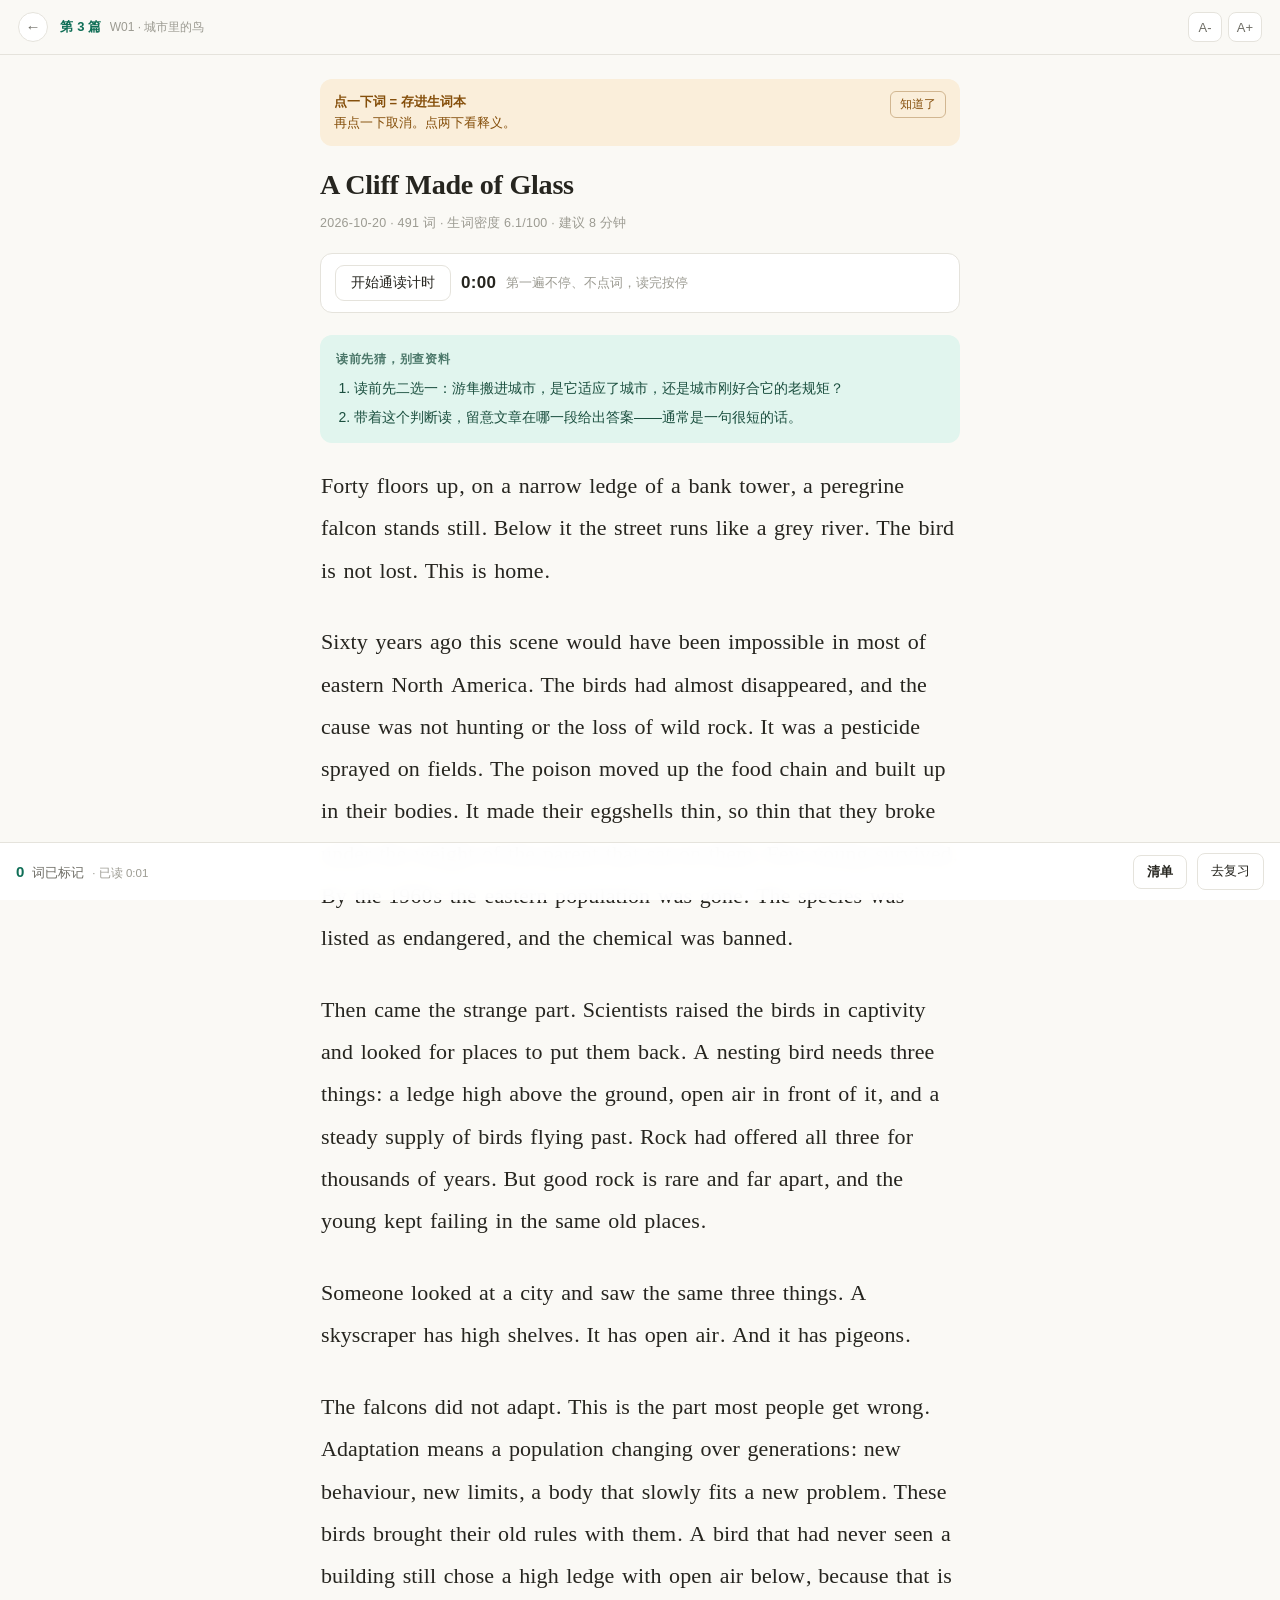
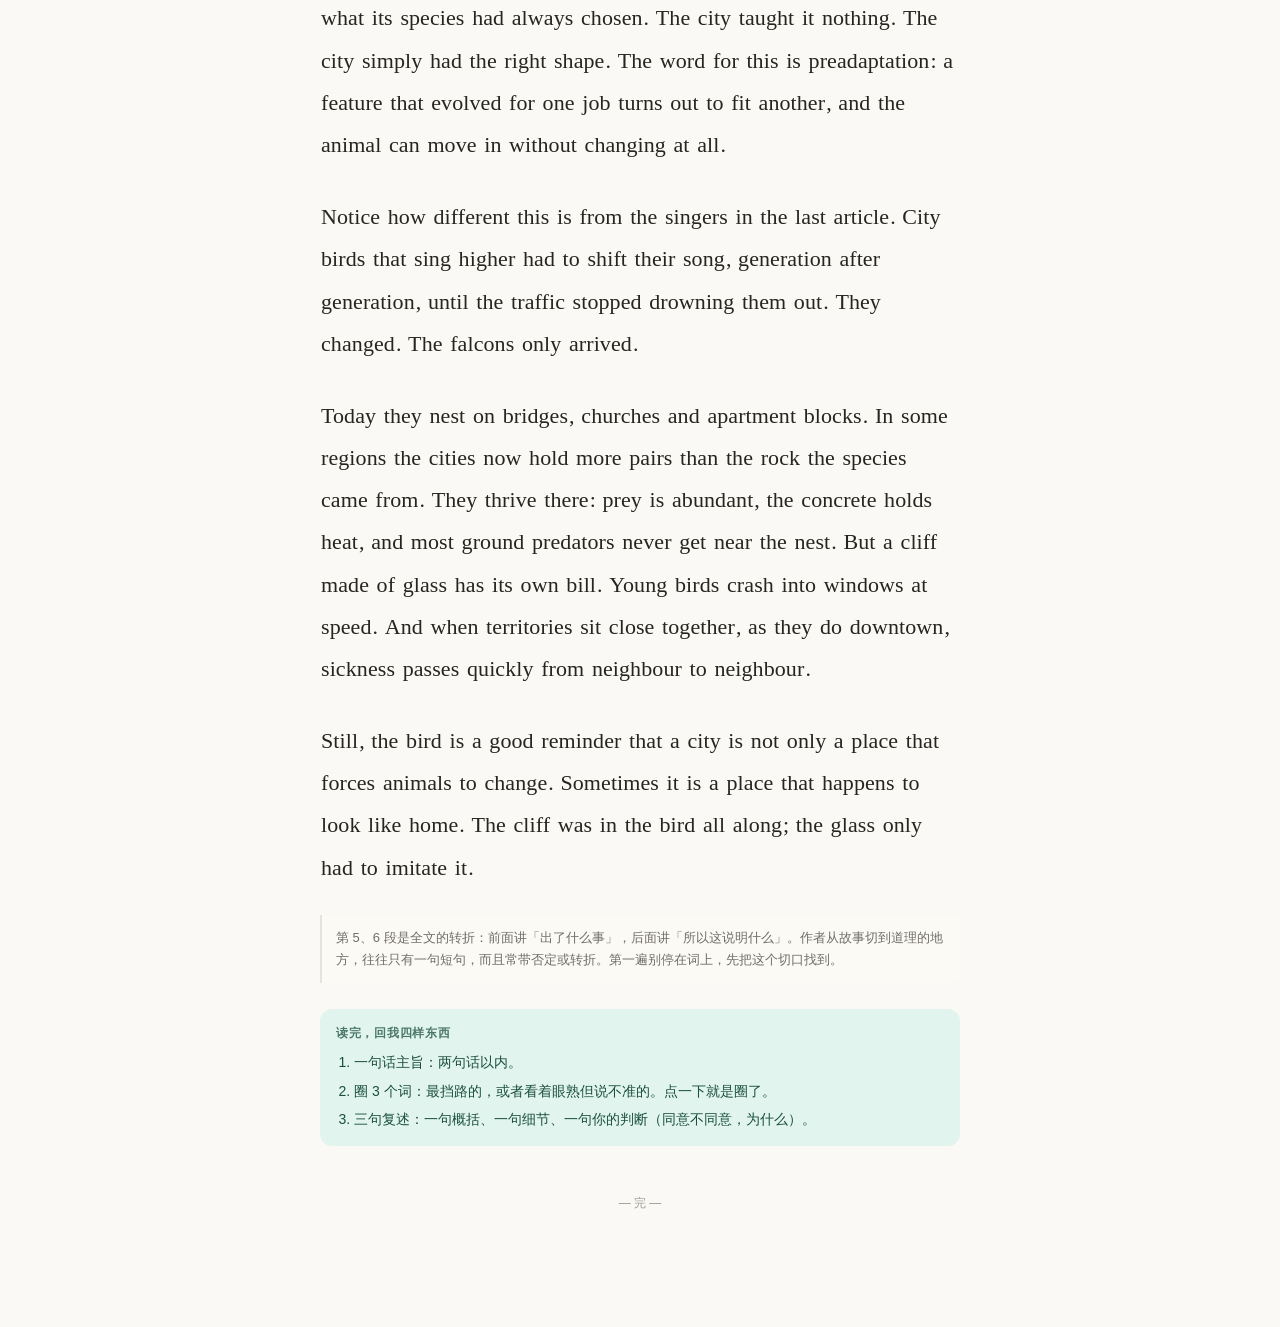
==== commit b9e1dd95: "重构闪卡体系：查词卡合并为一套 + 闪卡只刷新词 + 复习只留语境填空 - 新增 js/wordcard.js：每日页(sh-*)与书架页(w-*)两套查词卡 DOM 收成一套 wc-*，   样式统" ====
--- a/daily/index.html
+++ b/daily/index.html
@@ -163,27 +163,8 @@
     border: none; background: #F2F0E9; color: var(--ink-2);
     font-size: 17px; line-height: 1; cursor: pointer;
   }
-  .sh-word { font-family: var(--reader-font); font-size: 30px; line-height: 1.2; }
-  .sh-ph { font-size: 14px; color: var(--ink-3); margin-left: 8px; font-family: var(--ui-font); }
-  .sh-tag {
-    display: inline-block; font-size: 10px; letter-spacing: .04em;
-    padding: 2px 6px; border-radius: 4px; margin-left: 8px;
-    background: #F1EFE7; color: var(--ink-2); vertical-align: middle;
-  }
-  .sh-tr { margin-top: 12px; font-size: 14.5px; line-height: 1.72; color: var(--ink); white-space: pre-line; }
-  .sh-ctx {
-    margin-top: 14px; padding: 12px 14px; border-radius: 10px;
-    background: #FCFAF4; border: 0.5px solid var(--line);
-    font-family: var(--reader-font); font-size: 15px; line-height: 1.7; color: var(--ink-2);
-  }
-  .sh-ctx em { font-style: normal; background: var(--warn-soft); color: var(--warn); padding: 0 2px; border-radius: 3px; }
-  .sh-actions { display: flex; gap: 8px; flex-wrap: wrap; margin-top: 16px; }
-  .sh-actions button {
-    font-family: var(--ui-font); font-size: 13.5px;
-    padding: 9px 16px; border-radius: 9px;
-    border: 0.5px solid var(--line); background: var(--surface); color: var(--ink); cursor: pointer;
-  }
-  .sh-actions .danger { color: var(--danger); border-color: #F0D9D9; }
+  /* 查词卡样式已统一到 css/app.css（.wc-* 一组），渲染见 js/wordcard.js。
+     这里只留下清单空态，它只在「复制清单」弹层里用。 */
   .sh-empty { text-align: center; color: var(--ink-3); font-size: 13.5px; padding: 26px 0; line-height: 1.8; }
 
   .lg-title { font-size: 15px; font-weight: 600; margin-bottom: 4px; }
--- a/css/app.css
+++ b/css/app.css
@@ -233,23 +233,24 @@
 }
 @keyframes slideUp { from { transform: translateY(40px); opacity: 0; } to { transform: none; opacity: 1; } }
 .sheet-grab { width: 36px; height: 4px; border-radius: 2px; background: var(--line); margin: 4px auto 14px; }
-.w-head { display: flex; align-items: baseline; gap: 10px; flex-wrap: wrap; }
-.w-word { font-family: var(--reader-font); font-size: 24px; font-weight: 500; }
-.w-ph { font-size: 14px; color: var(--accent); font-family: var(--reader-font); }
-.w-tag { font-size: 11px; padding: 1px 8px; border-radius: 8px; background: var(--warn-soft); color: var(--warn); }
-.w-tr { margin: 10px 0 4px; font-size: 15px; line-height: 1.7; }
-.w-tr .tr-line { display: block; }
-.w-frq { font-size: 11px; color: var(--ink-3); margin-top: 4px; }
-.w-ctx {
-  margin-top: 12px; padding: 10px 12px; border-left: 3px solid var(--accent);
-  background: var(--paper); border-radius: 0 8px 8px 0;
-  font-family: var(--reader-font); font-size: 14px; color: var(--ink-2);
-}
-.w-ctx .hl { color: var(--danger); font-weight: 500; }
-.w-actions { display: flex; gap: 10px; margin-top: 16px; }
-.w-actions .btn { flex: 1; }
-.w-notfound { padding: 20px 0; text-align: center; color: var(--ink-2); font-size: 14px; }
-.w-senses { font-size: 12px; color: var(--ink-3); margin-top: 8px; }
+/* ---------- 查词卡（每日页 + 书架共用，渲染见 js/wordcard.js） ---------- */
+.wc-head { display: flex; align-items: baseline; gap: 10px; flex-wrap: wrap; }
+.wc-word { font-family: var(--reader-font); font-size: 28px; font-weight: 500; line-height: 1.25; }
+.wc-ph { font-size: 14px; color: var(--accent); font-family: var(--reader-font); }
+.wc-tag { font-size: 11px; padding: 1px 8px; border-radius: 8px; background: var(--warn-soft); color: var(--warn); }
+.wc-variant { font-size: 12px; color: var(--ink-3); margin-top: 8px; }
+.wc-tr { margin-top: 12px; font-size: 15px; line-height: 1.72; white-space: pre-line; }
+.wc-frq { font-size: 11px; color: var(--ink-3); margin-top: 6px; }
+.wc-ctx {
+  margin-top: 14px; padding: 12px 14px; border-radius: 10px;
+  background: var(--paper); border: 0.5px solid var(--line);
+  font-family: var(--reader-font); font-size: 15px; line-height: 1.7; color: var(--ink-2);
+}
+.wc-hl { font-style: normal; color: var(--warn); background: var(--warn-soft); padding: 0 2px; border-radius: 3px; }
+.wc-src { margin-top: 8px; font-family: var(--ui-font); font-size: 11px; color: var(--ink-3); }
+.wc-actions { display: flex; gap: 8px; flex-wrap: wrap; margin-top: 16px; }
+.wc-actions .danger { color: var(--danger); border-color: #F0D9D9; }
+.wc-notfound-hint { font-size: 13px; color: var(--ink-3); margin-top: 10px; }
 
 /* ---------- words list ---------- */
 .words-mode {
@@ -378,6 +379,11 @@
   width: 100%; margin-top: 18px; font-size: 17px; font-family: var(--reader-font);
   padding: 10px 14px; border: 0.5px solid var(--line); border-radius: 8px;
   background: var(--surface); color: var(--ink); outline: none;
+}
+/* 无语境句时的「释义提示」：给中文 + 首字母，字距拉开方便数位 */
+.rv-hint {
+  margin-top: 12px; font-size: 13px; color: var(--ink-3);
+  letter-spacing: 0.06em; font-family: var(--ui-font);
 }
 .rv-input:focus { border-color: var(--accent); }
 .rv-play {
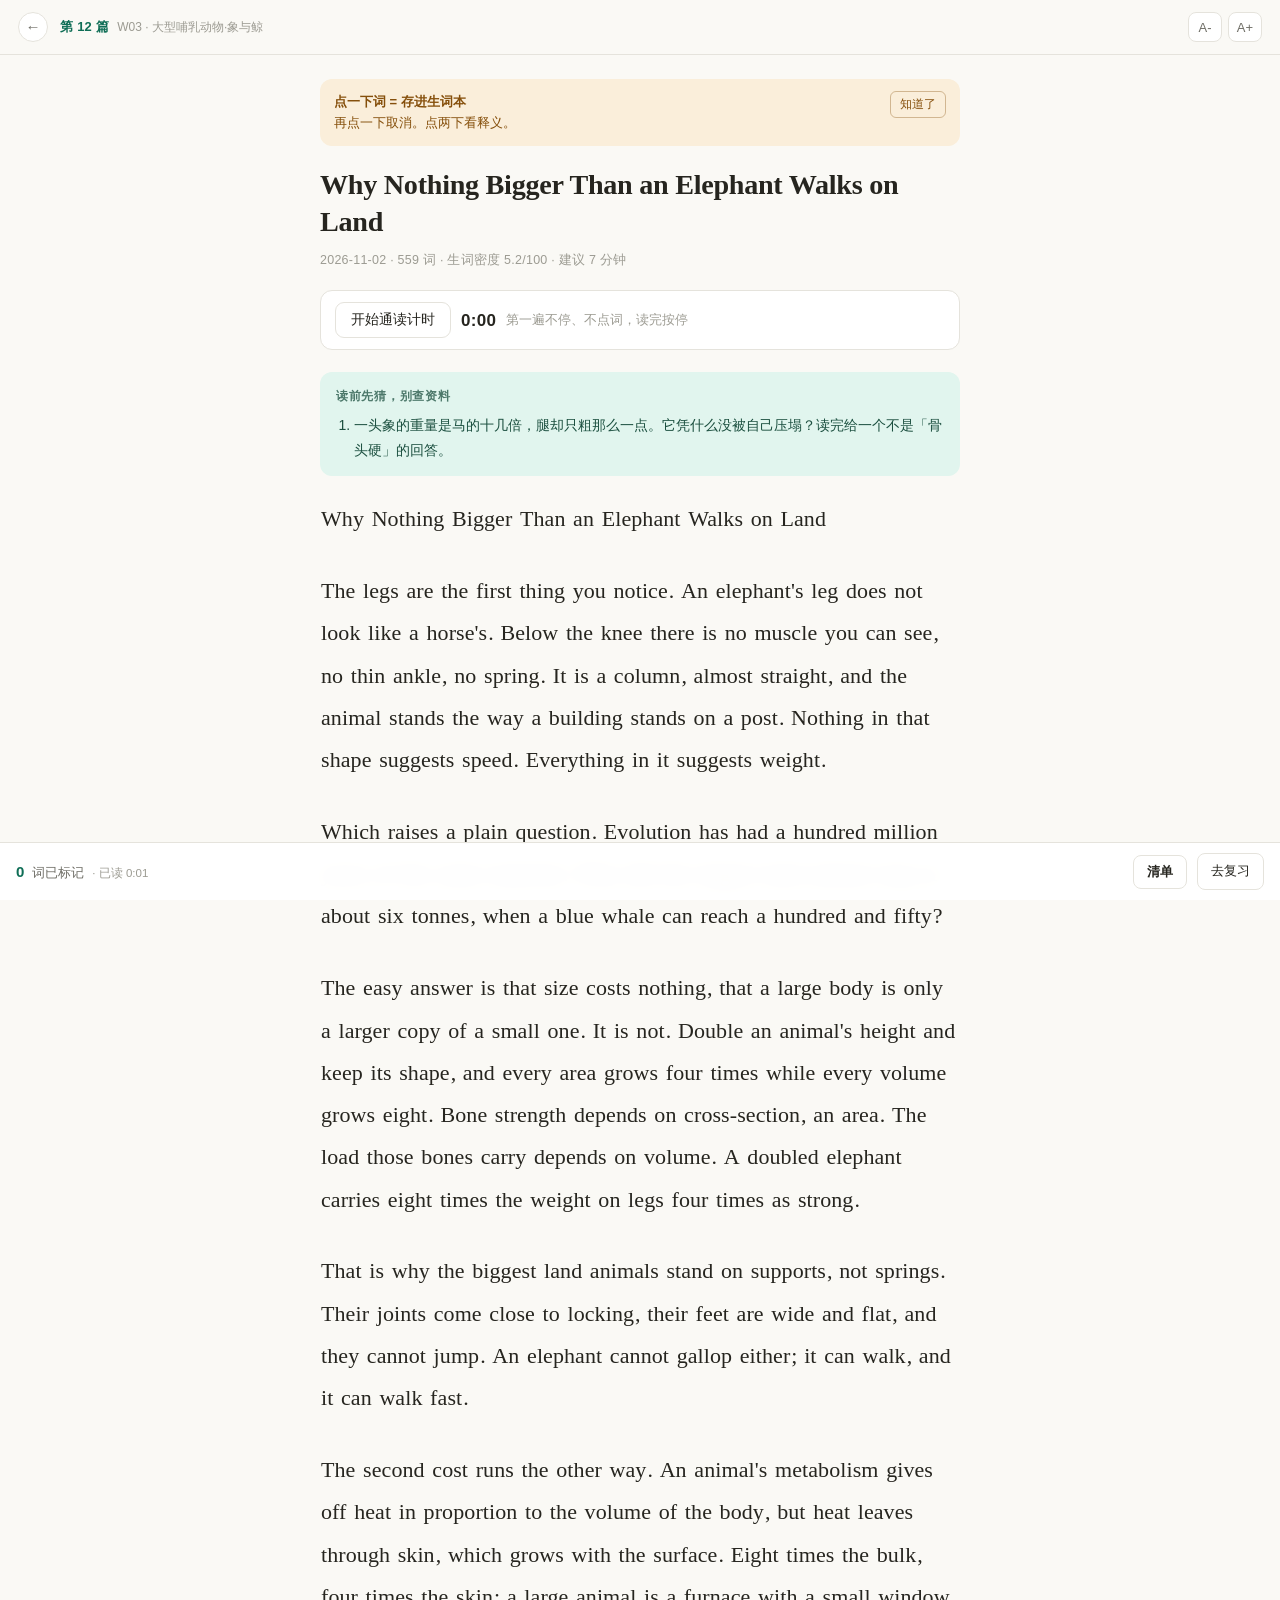
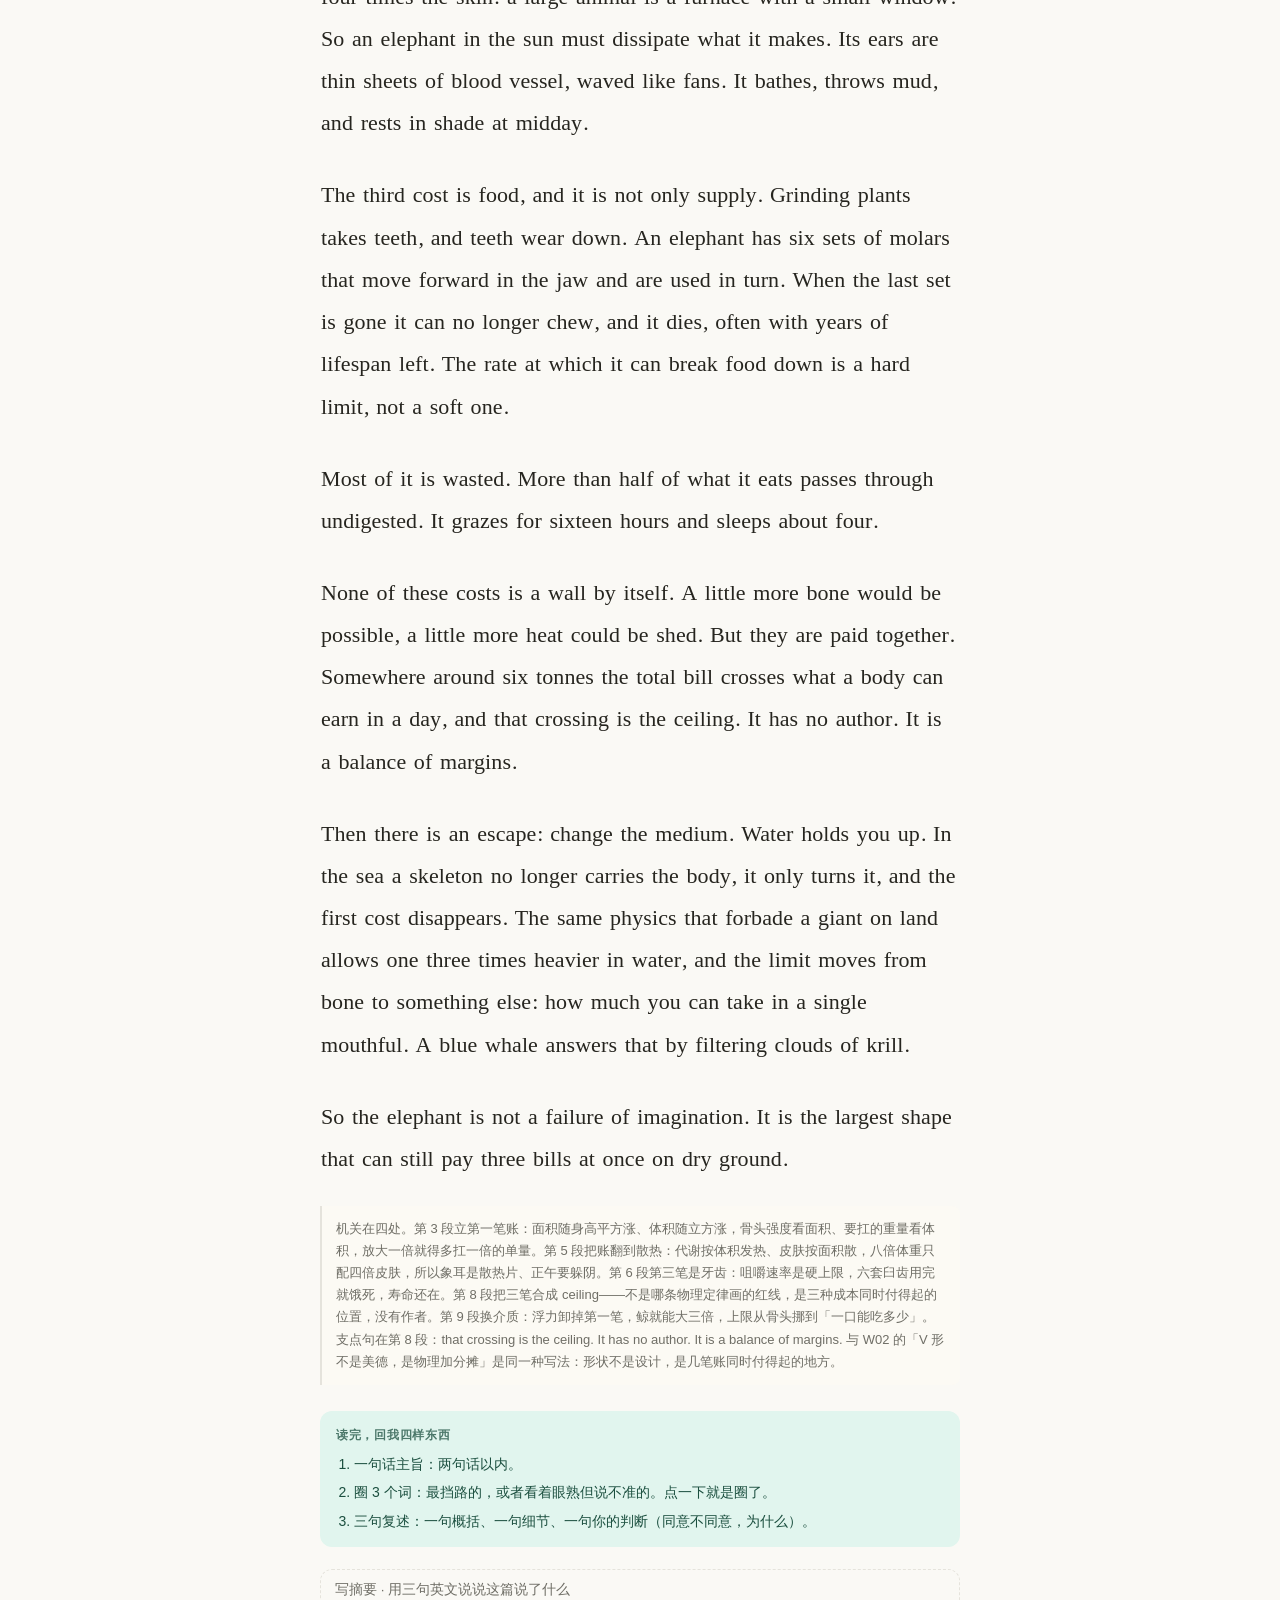
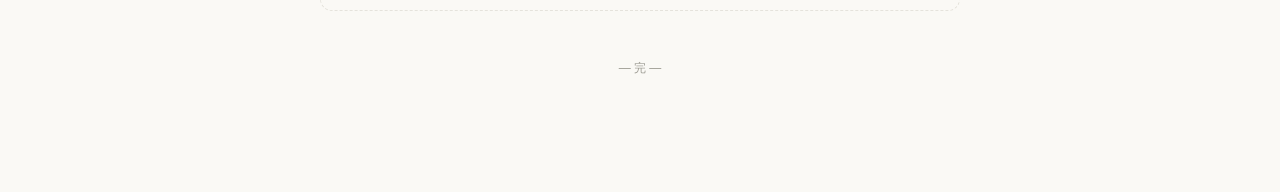
==== commit 0df28790: "共读页加「写摘要」：Q1 写作线落地（读后三句，存 kv write.<篇号>） - 文章末尾虚线收起条，点开出现输入框；默认收起不打扰，写不写完全自愿 - 保存进 kv write.<篇号> {da" ====
--- a/daily/index.html
+++ b/daily/index.html
@@ -235,6 +235,38 @@
   #d-timer-done { flex: 1 1 100%; font-size: 13.5px; color: var(--ink); line-height: 1.7; }
   #d-timer-done b { font-size: 16px; color: var(--accent); }
 
+  /* ---------- 写摘要（读后三句，写不写完全自愿） ---------- */
+  #d-write { margin: 0 0 22px; }
+  #d-write-open {
+    display: block; width: 100%; box-sizing: border-box; text-align: left; cursor: pointer;
+    font-family: var(--ui-font); font-size: 13.5px; color: var(--ink-2);
+    padding: 11px 14px; border-radius: var(--radius);
+    border: 0.5px dashed var(--line); background: transparent;
+  }
+  #d-write-open:active { color: var(--accent); border-color: var(--accent); }
+  #d-write-panel {
+    padding: 12px 14px; border-radius: var(--radius);
+    border: 0.5px solid var(--line); background: var(--surface);
+  }
+  #d-write-text {
+    display: block; width: 100%; box-sizing: border-box; resize: vertical;
+    font-family: var(--reader-font); font-size: 15px; line-height: 1.7;
+    color: var(--ink); padding: 10px 12px; border-radius: 8px;
+    border: 0.5px solid var(--line); background: var(--bg); outline: none;
+  }
+  #d-write-text:focus { border-color: var(--accent); }
+  #d-write-meta {
+    display: flex; gap: 10px; align-items: baseline;
+    font-size: 12px; color: var(--ink-3); margin-top: 8px;
+  }
+  #d-write-tools { display: flex; gap: 8px; margin-top: 10px; }
+  #d-write-tools button {
+    flex: 1; font-family: var(--ui-font); font-size: 13.5px;
+    padding: 9px 12px; border-radius: 9px; cursor: pointer;
+    border: 0.5px solid var(--line); background: var(--surface); color: var(--ink);
+  }
+  #d-write-save { background: var(--accent); border-color: var(--accent); color: #fff; font-weight: 500; }
+
   #d-toast {
     position: fixed; left: 50%; bottom: 84px; transform: translateX(-50%);
     z-index: 50; max-width: 84vw;
@@ -287,6 +319,20 @@
   <article id="d-article"></article>
   <p id="d-note" hidden></p>
   <section id="d-after" class="d-box" hidden style="margin-top:26px"></section>
+
+  <section id="d-write">
+    <button id="d-write-open" type="button">写摘要 · 用三句英文说说这篇说了什么</button>
+    <div id="d-write-panel" hidden>
+      <textarea id="d-write-text" rows="5" spellcheck="false"
+        placeholder="先一句话说这篇文章讲什么（what + why），再补一句你觉得有意思的细节。写错没关系，写完就行。"></textarea>
+      <div id="d-write-meta"><span id="d-write-count">0 词</span><span id="d-write-saved"></span></div>
+      <div id="d-write-tools">
+        <button id="d-write-save" type="button">保存</button>
+        <button id="d-write-copy" type="button">复制给我批改</button>
+      </div>
+    </div>
+  </section>
+
   <div id="d-end">— 完 —</div>
 </main>
 
--- a/css/app.css
+++ b/css/app.css
@@ -358,6 +358,8 @@
   width: 100%; font-size: 11px; line-height: 1.6;
   color: var(--ink-3); margin: 0;
 }
+/* 存储未获保护 / 久未备份时提示得更明显一点 */
+.backup-hint.warn { color: var(--warn); }
 
 /* ---------- review ---------- */
 .review-stats { display: flex; gap: 10px; }
